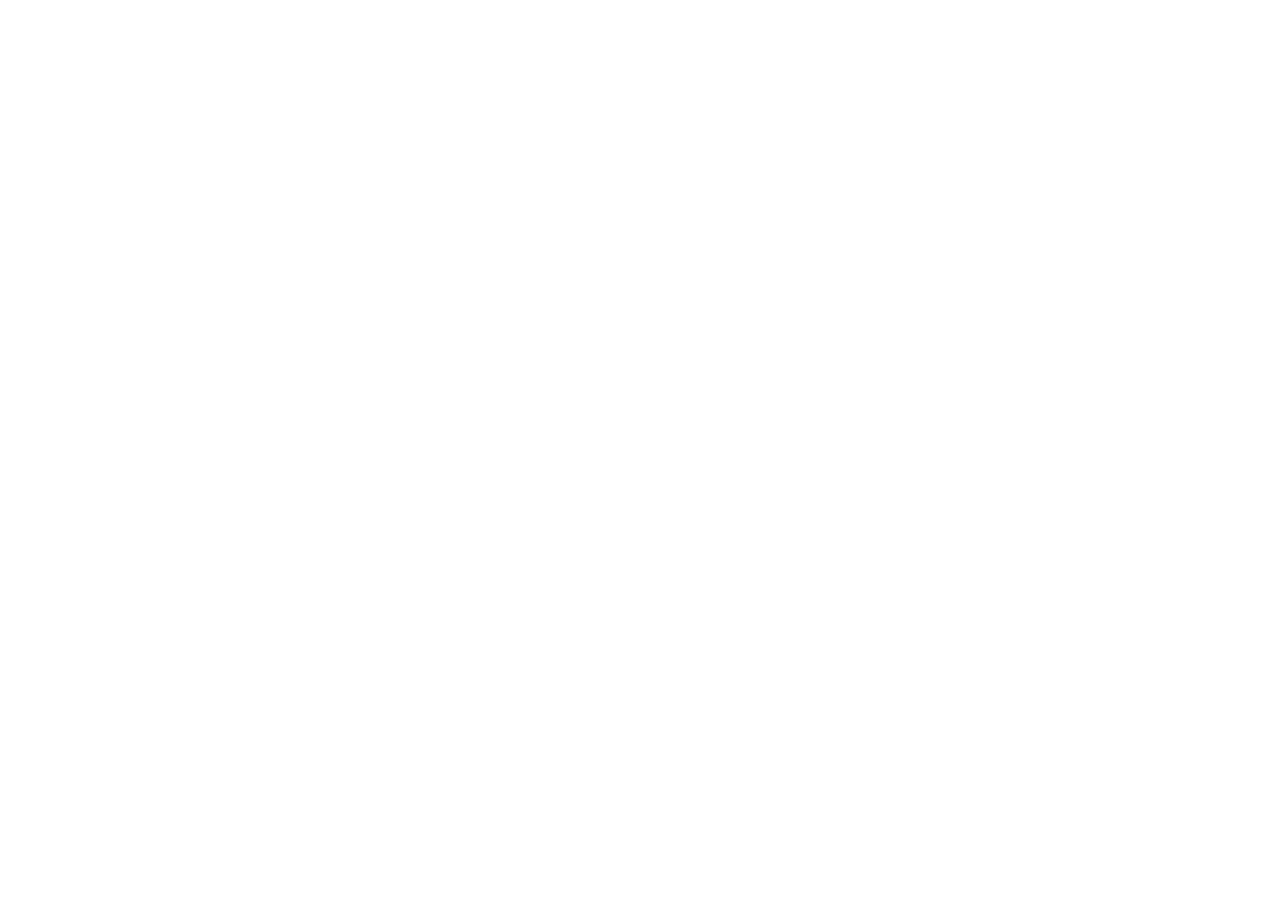
==== index.html @ d82fed50 "第二次提交" ====
<!DOCTYPE html>
<html lang="en">
<head>
    <meta charset="UTF-8">
    <meta name="viewport" content="width=device-width, initial-scale=1.0">
    <title>Document</title>
</head>
<body>
    
</body>
</html>
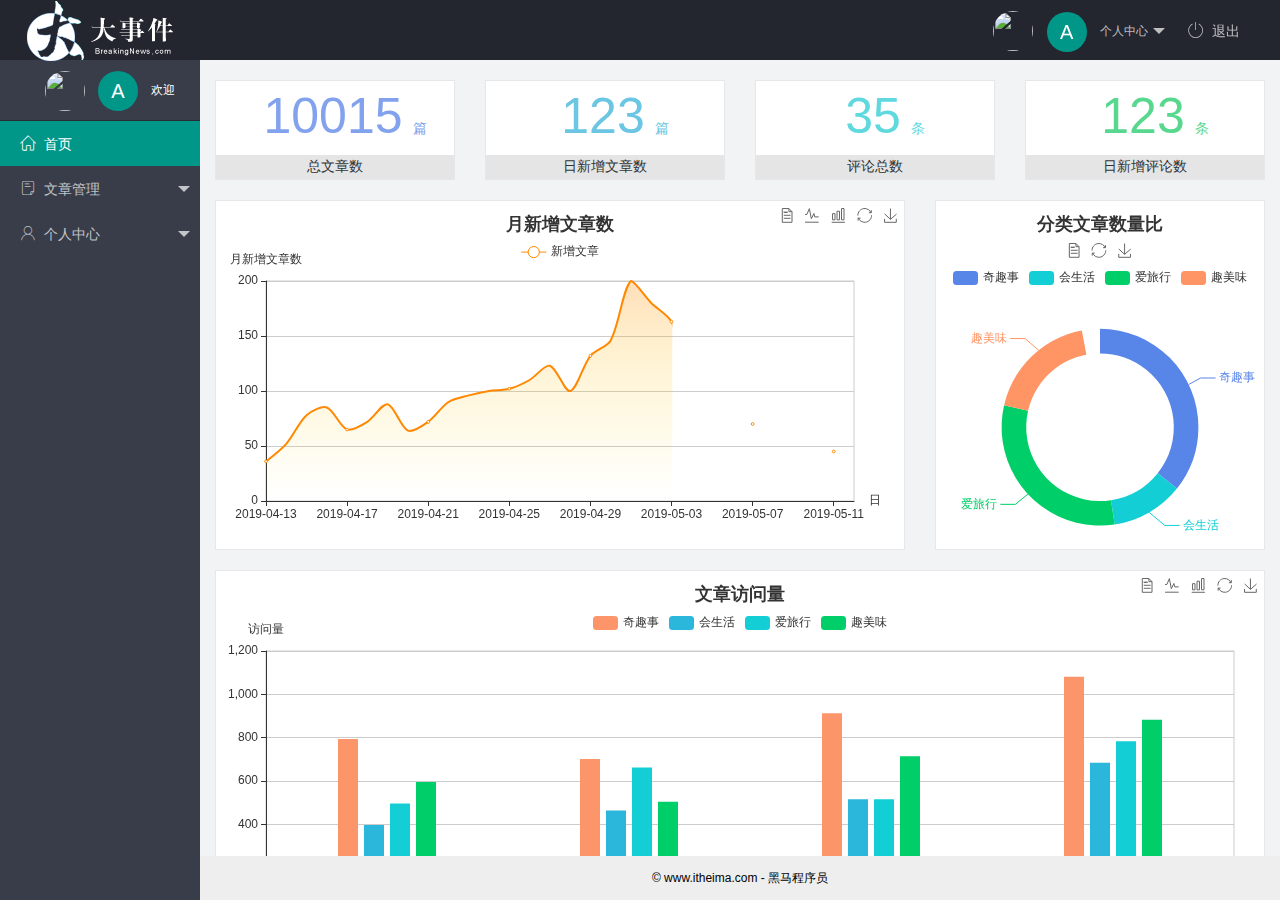
==== commit ce476908: "完成了主页功能的开发" ====
--- a/index.html
+++ b/index.html
@@ -3,9 +3,102 @@
 <head>
     <meta charset="UTF-8">
     <meta name="viewport" content="width=device-width, initial-scale=1.0">
-    <title>Document</title>
+    <title>大事件-后台首页</title>
+    <!-- 引入layui.css -->
+    <link rel="stylesheet" href="/assets/lib/layui/css/layui.css">
+    <!-- 引入第三方字体图标css -->
+    <link rel="stylesheet" href="/assets/fonts/iconfont.css">
+    <!-- 引入自己的index.css -->
+    <link rel="stylesheet" href="/assets/css/index.css">
 </head>
-<body>
-    
-</body>
+<body class="layui-layout-body">
+    <div class="layui-layout layui-layout-admin">
+      <div class="layui-header">
+        <div class="layui-logo">
+            <img src="/assets/images/logo.png" alt="">
+        </div>
+        <!-- 头部区域（可配合layui已有的水平导航） -->
+        <ul class="layui-nav layui-layout-right">
+            <li class="layui-nav-item">
+                <a href="javascript:;" class="userinfo">
+                  <img src="http://t.cn/RCzsdCq"    class="layui-nav-img">
+                  <span class="text-avatar">A</span>
+                  个人中心
+                </a>
+                <dl class="layui-nav-child">
+                  <dd><a href="">基本资料</a></dd>
+                  <dd><a href="">更换头像</a></dd>
+                  <dd><a href="">重置密码</a></dd>
+                </dl>
+            </li>
+            <li class="layui-nav-item">
+                <a href="javascript:;" id="btnLogout"><span class="iconfont icon-tuichu"></span>退出</a>
+            </li>
+        </ul>
+      </div>
+      
+      <div class="layui-side layui-bg-black">
+        <div class="layui-side-scroll">
+          <div class="userinfo">
+            <img src="http://t.cn/RCzsdCq"    class="layui-nav-img">
+            <span class="text-avatar">A</span>
+            <span id="welcome">欢迎</span>
+          </div>
+
+          <!-- 左侧导航区域（可配合layui已有的垂直导航） -->
+          <ul class="layui-nav layui-nav-tree"  lay-shrink="all">
+            <li class="layui-nav-item layui-this">
+                <a href="/home/dashboard.html" target="fm"><span class="iconfont icon-home"></span>首页</a>
+            </li>
+            <li class="layui-nav-item">
+              <a class="" href="javascript:;"><span class="iconfont icon-16"></span>文章管理</a>
+              <dl class="layui-nav-child">
+                <dd>
+                    <a href="javascript:;"><i class="layui-icon layui-icon-app"></i> 文章类别</a>
+                </dd>
+                <dd>
+                    <a href="javascript:;"><i class="layui-icon layui-icon-app"></i>文章列表</a>
+                </dd>
+                <dd>
+                    <a href="javascript:;"><i class="layui-icon layui-icon-app"></i>发表文章</a>
+                </dd>
+              </dl>
+            </li>
+            <li class="layui-nav-item">
+              <a href="javascript:;"><span class="iconfont icon-user"></span>个人中心</a>
+              <dl class="layui-nav-child">
+                <dd>
+                    <a href="javascript:;"><i class="layui-icon layui-icon-app"></i>基本资料</a>
+                </dd>
+                <dd>
+                    <a href="javascript:;"><i class="layui-icon layui-icon-app"></i>更换头像</a>
+                </dd>
+                <dd>
+                    <a href="javascript:;"><i class="layui-icon layui-icon-app"></i>重置密码</a>
+                </dd>
+              </dl>
+            </li>
+          </ul>
+        </div>
+      </div>
+      
+        <div class="layui-body">
+            <!-- 内容主体区域 -->
+            <!-- iframe标签 在指定区域打开页面 -->
+            <iframe name="fm" src="home/dashboard.html" frameborder="0"></iframe>      
+        </div>
+      
+      <div class="layui-footer">
+            <!-- 底部固定区域 -->
+            © www.itheima.com - 黑马程序员
+      </div>
+    </div>
+    <script src="/assets/lib/layui/layui.all.js"></script>
+    <!-- 引入jquery -->
+    <script src="/assets/lib/jquery.js"></script>
+    <!-- 引入baseAPI.js -->
+    <script src="/assets/js/baseAPI.js"></script>
+    <!-- 引入自己的index.js文件 -->
+    <script src="/assets/js/index.js"></script>
+    </body>
 </html>--- a/assets/lib/layui/css/layui.css
+++ b/assets/lib/layui/css/layui.css
@@ -0,0 +1,2 @@
+/** layui-v2.5.5 MIT License By https://www.layui.com */
+ .layui-inline,img{display:inline-block;vertical-align:middle}h1,h2,h3,h4,h5,h6{font-weight:400}.layui-edge,.layui-header,.layui-inline,.layui-main{position:relative}.layui-body,.layui-edge,.layui-elip{overflow:hidden}.layui-btn,.layui-edge,.layui-inline,img{vertical-align:middle}.layui-btn,.layui-disabled,.layui-icon,.layui-unselect{-moz-user-select:none;-webkit-user-select:none;-ms-user-select:none}.layui-elip,.layui-form-checkbox span,.layui-form-pane .layui-form-label{text-overflow:ellipsis;white-space:nowrap}.layui-breadcrumb,.layui-tree-btnGroup{visibility:hidden}blockquote,body,button,dd,div,dl,dt,form,h1,h2,h3,h4,h5,h6,input,li,ol,p,pre,td,textarea,th,ul{margin:0;padding:0;-webkit-tap-highlight-color:rgba(0,0,0,0)}a:active,a:hover{outline:0}img{border:none}li{list-style:none}table{border-collapse:collapse;border-spacing:0}h4,h5,h6{font-size:100%}button,input,optgroup,option,select,textarea{font-family:inherit;font-size:inherit;font-style:inherit;font-weight:inherit;outline:0}pre{white-space:pre-wrap;white-space:-moz-pre-wrap;white-space:-pre-wrap;white-space:-o-pre-wrap;word-wrap:break-word}body{line-height:24px;font:14px Helvetica Neue,Helvetica,PingFang SC,Tahoma,Arial,sans-serif}hr{height:1px;margin:10px 0;border:0;clear:both}a{color:#333;text-decoration:none}a:hover{color:#777}a cite{font-style:normal;*cursor:pointer}.layui-border-box,.layui-border-box *{box-sizing:border-box}.layui-box,.layui-box *{box-sizing:content-box}.layui-clear{clear:both;*zoom:1}.layui-clear:after{content:'\20';clear:both;*zoom:1;display:block;height:0}.layui-inline{*display:inline;*zoom:1}.layui-edge{display:inline-block;width:0;height:0;border-width:6px;border-style:dashed;border-color:transparent}.layui-edge-top{top:-4px;border-bottom-color:#999;border-bottom-style:solid}.layui-edge-right{border-left-color:#999;border-left-style:solid}.layui-edge-bottom{top:2px;border-top-color:#999;border-top-style:solid}.layui-edge-left{border-right-color:#999;border-right-style:solid}.layui-disabled,.layui-disabled:hover{color:#d2d2d2!important;cursor:not-allowed!important}.layui-circle{border-radius:100%}.layui-show{display:block!important}.layui-hide{display:none!important}@font-face{font-family:layui-icon;src:url(../font/iconfont.eot?v=250);src:url(../font/iconfont.eot?v=250#iefix) format('embedded-opentype'),url(../font/iconfont.woff2?v=250) format('woff2'),url(../font/iconfont.woff?v=250) format('woff'),url(../font/iconfont.ttf?v=250) format('truetype'),url(../font/iconfont.svg?v=250#layui-icon) format('svg')}.layui-icon{font-family:layui-icon!important;font-size:16px;font-style:normal;-webkit-font-smoothing:antialiased;-moz-osx-font-smoothing:grayscale}.layui-icon-reply-fill:before{content:"\e611"}.layui-icon-set-fill:before{content:"\e614"}.layui-icon-menu-fill:before{content:"\e60f"}.layui-icon-search:before{content:"\e615"}.layui-icon-share:before{content:"\e641"}.layui-icon-set-sm:before{content:"\e620"}.layui-icon-engine:before{content:"\e628"}.layui-icon-close:before{content:"\1006"}.layui-icon-close-fill:before{content:"\1007"}.layui-icon-chart-screen:before{content:"\e629"}.layui-icon-star:before{content:"\e600"}.layui-icon-circle-dot:before{content:"\e617"}.layui-icon-chat:before{content:"\e606"}.layui-icon-release:before{content:"\e609"}.layui-icon-list:before{content:"\e60a"}.layui-icon-chart:before{content:"\e62c"}.layui-icon-ok-circle:before{content:"\1005"}.layui-icon-layim-theme:before{content:"\e61b"}.layui-icon-table:before{content:"\e62d"}.layui-icon-right:before{content:"\e602"}.layui-icon-left:before{content:"\e603"}.layui-icon-cart-simple:before{content:"\e698"}.layui-icon-face-cry:before{content:"\e69c"}.layui-icon-face-smile:before{content:"\e6af"}.layui-icon-survey:before{content:"\e6b2"}.layui-icon-tree:before{content:"\e62e"}.layui-icon-upload-circle:before{content:"\e62f"}.layui-icon-add-circle:before{content:"\e61f"}.layui-icon-download-circle:before{content:"\e601"}.layui-icon-templeate-1:before{content:"\e630"}.layui-icon-util:before{content:"\e631"}.layui-icon-face-surprised:before{content:"\e664"}.layui-icon-edit:before{content:"\e642"}.layui-icon-speaker:before{content:"\e645"}.layui-icon-down:before{content:"\e61a"}.layui-icon-file:before{content:"\e621"}.layui-icon-layouts:before{content:"\e632"}.layui-icon-rate-half:before{content:"\e6c9"}.layui-icon-add-circle-fine:before{content:"\e608"}.layui-icon-prev-circle:before{content:"\e633"}.layui-icon-read:before{content:"\e705"}.layui-icon-404:before{content:"\e61c"}.layui-icon-carousel:before{content:"\e634"}.layui-icon-help:before{content:"\e607"}.layui-icon-code-circle:before{content:"\e635"}.layui-icon-water:before{content:"\e636"}.layui-icon-username:before{content:"\e66f"}.layui-icon-find-fill:before{content:"\e670"}.layui-icon-about:before{content:"\e60b"}.layui-icon-location:before{content:"\e715"}.layui-icon-up:before{content:"\e619"}.layui-icon-pause:before{content:"\e651"}.layui-icon-date:before{content:"\e637"}.layui-icon-layim-uploadfile:before{content:"\e61d"}.layui-icon-delete:before{content:"\e640"}.layui-icon-play:before{content:"\e652"}.layui-icon-top:before{content:"\e604"}.layui-icon-friends:before{content:"\e612"}.layui-icon-refresh-3:before{content:"\e9aa"}.layui-icon-ok:before{content:"\e605"}.layui-icon-layer:before{content:"\e638"}.layui-icon-face-smile-fine:before{content:"\e60c"}.layui-icon-dollar:before{content:"\e659"}.layui-icon-group:before{content:"\e613"}.layui-icon-layim-download:before{content:"\e61e"}.layui-icon-picture-fine:before{content:"\e60d"}.layui-icon-link:before{content:"\e64c"}.layui-icon-diamond:before{content:"\e735"}.layui-icon-log:before{content:"\e60e"}.layui-icon-rate-solid:before{content:"\e67a"}.layui-icon-fonts-del:before{content:"\e64f"}.layui-icon-unlink:before{content:"\e64d"}.layui-icon-fonts-clear:before{content:"\e639"}.layui-icon-triangle-r:before{content:"\e623"}.layui-icon-circle:before{content:"\e63f"}.layui-icon-radio:before{content:"\e643"}.layui-icon-align-center:before{content:"\e647"}.layui-icon-align-right:before{content:"\e648"}.layui-icon-align-left:before{content:"\e649"}.layui-icon-loading-1:before{content:"\e63e"}.layui-icon-return:before{content:"\e65c"}.layui-icon-fonts-strong:before{content:"\e62b"}.layui-icon-upload:before{content:"\e67c"}.layui-icon-dialogue:before{content:"\e63a"}.layui-icon-video:before{content:"\e6ed"}.layui-icon-headset:before{content:"\e6fc"}.layui-icon-cellphone-fine:before{content:"\e63b"}.layui-icon-add-1:before{content:"\e654"}.layui-icon-face-smile-b:before{content:"\e650"}.layui-icon-fonts-html:before{content:"\e64b"}.layui-icon-form:before{content:"\e63c"}.layui-icon-cart:before{content:"\e657"}.layui-icon-camera-fill:before{content:"\e65d"}.layui-icon-tabs:before{content:"\e62a"}.layui-icon-fonts-code:before{content:"\e64e"}.layui-icon-fire:before{content:"\e756"}.layui-icon-set:before{content:"\e716"}.layui-icon-fonts-u:before{content:"\e646"}.layui-icon-triangle-d:before{content:"\e625"}.layui-icon-tips:before{content:"\e702"}.layui-icon-picture:before{content:"\e64a"}.layui-icon-more-vertical:before{content:"\e671"}.layui-icon-flag:before{content:"\e66c"}.layui-icon-loading:before{content:"\e63d"}.layui-icon-fonts-i:before{content:"\e644"}.layui-icon-refresh-1:before{content:"\e666"}.layui-icon-rmb:before{content:"\e65e"}.layui-icon-home:before{content:"\e68e"}.layui-icon-user:before{content:"\e770"}.layui-icon-notice:before{content:"\e667"}.layui-icon-login-weibo:before{content:"\e675"}.layui-icon-voice:before{content:"\e688"}.layui-icon-upload-drag:before{content:"\e681"}.layui-icon-login-qq:before{content:"\e676"}.layui-icon-snowflake:before{content:"\e6b1"}.layui-icon-file-b:before{content:"\e655"}.layui-icon-template:before{content:"\e663"}.layui-icon-auz:before{content:"\e672"}.layui-icon-console:before{content:"\e665"}.layui-icon-app:before{content:"\e653"}.layui-icon-prev:before{content:"\e65a"}.layui-icon-website:before{content:"\e7ae"}.layui-icon-next:before{content:"\e65b"}.layui-icon-component:before{content:"\e857"}.layui-icon-more:before{content:"\e65f"}.layui-icon-login-wechat:before{content:"\e677"}.layui-icon-shrink-right:before{content:"\e668"}.layui-icon-spread-left:before{content:"\e66b"}.layui-icon-camera:before{content:"\e660"}.layui-icon-note:before{content:"\e66e"}.layui-icon-refresh:before{content:"\e669"}.layui-icon-female:before{content:"\e661"}.layui-icon-male:before{content:"\e662"}.layui-icon-password:before{content:"\e673"}.layui-icon-senior:before{content:"\e674"}.layui-icon-theme:before{content:"\e66a"}.layui-icon-tread:before{content:"\e6c5"}.layui-icon-praise:before{content:"\e6c6"}.layui-icon-star-fill:before{content:"\e658"}.layui-icon-rate:before{content:"\e67b"}.layui-icon-template-1:before{content:"\e656"}.layui-icon-vercode:before{content:"\e679"}.layui-icon-cellphone:before{content:"\e678"}.layui-icon-screen-full:before{content:"\e622"}.layui-icon-screen-restore:before{content:"\e758"}.layui-icon-cols:before{content:"\e610"}.layui-icon-export:before{content:"\e67d"}.layui-icon-print:before{content:"\e66d"}.layui-icon-slider:before{content:"\e714"}.layui-icon-addition:before{content:"\e624"}.layui-icon-subtraction:before{content:"\e67e"}.layui-icon-service:before{content:"\e626"}.layui-icon-transfer:before{content:"\e691"}.layui-main{width:1140px;margin:0 auto}.layui-header{z-index:1000;height:60px}.layui-header a:hover{transition:all .5s;-webkit-transition:all .5s}.layui-side{position:fixed;left:0;top:0;bottom:0;z-index:999;width:200px;overflow-x:hidden}.layui-side-scroll{position:relative;width:220px;height:100%;overflow-x:hidden}.layui-body{position:absolute;left:200px;right:0;top:0;bottom:0;z-index:998;width:auto;overflow-y:auto;box-sizing:border-box}.layui-layout-body{overflow:hidden}.layui-layout-admin .layui-header{background-color:#23262E}.layui-layout-admin .layui-side{top:60px;width:200px;overflow-x:hidden}.layui-layout-admin .layui-body{position:fixed;top:60px;bottom:44px}.layui-layout-admin .layui-main{width:auto;margin:0 15px}.layui-layout-admin .layui-footer{position:fixed;left:200px;right:0;bottom:0;height:44px;line-height:44px;padding:0 15px;background-color:#eee}.layui-layout-admin .layui-logo{position:absolute;left:0;top:0;width:200px;height:100%;line-height:60px;text-align:center;color:#009688;font-size:16px}.layui-layout-admin .layui-header .layui-nav{background:0 0}.layui-layout-left{position:absolute!important;left:200px;top:0}.layui-layout-right{position:absolute!important;right:0;top:0}.layui-container{position:relative;margin:0 auto;padding:0 15px;box-sizing:border-box}.layui-fluid{position:relative;margin:0 auto;padding:0 15px}.layui-row:after,.layui-row:before{content:'';display:block;clear:both}.layui-col-lg1,.layui-col-lg10,.layui-col-lg11,.layui-col-lg12,.layui-col-lg2,.layui-col-lg3,.layui-col-lg4,.layui-col-lg5,.layui-col-lg6,.layui-col-lg7,.layui-col-lg8,.layui-col-lg9,.layui-col-md1,.layui-col-md10,.layui-col-md11,.layui-col-md12,.layui-col-md2,.layui-col-md3,.layui-col-md4,.layui-col-md5,.layui-col-md6,.layui-col-md7,.layui-col-md8,.layui-col-md9,.layui-col-sm1,.layui-col-sm10,.layui-col-sm11,.layui-col-sm12,.layui-col-sm2,.layui-col-sm3,.layui-col-sm4,.layui-col-sm5,.layui-col-sm6,.layui-col-sm7,.layui-col-sm8,.layui-col-sm9,.layui-col-xs1,.layui-col-xs10,.layui-col-xs11,.layui-col-xs12,.layui-col-xs2,.layui-col-xs3,.layui-col-xs4,.layui-col-xs5,.layui-col-xs6,.layui-col-xs7,.layui-col-xs8,.layui-col-xs9{position:relative;display:block;box-sizing:border-box}.layui-col-xs1,.layui-col-xs10,.layui-col-xs11,.layui-col-xs12,.layui-col-xs2,.layui-col-xs3,.layui-col-xs4,.layui-col-xs5,.layui-col-xs6,.layui-col-xs7,.layui-col-xs8,.layui-col-xs9{float:left}.layui-col-xs1{width:8.33333333%}.layui-col-xs2{width:16.66666667%}.layui-col-xs3{width:25%}.layui-col-xs4{width:33.33333333%}.layui-col-xs5{width:41.66666667%}.layui-col-xs6{width:50%}.layui-col-xs7{width:58.33333333%}.layui-col-xs8{width:66.66666667%}.layui-col-xs9{width:75%}.layui-col-xs10{width:83.33333333%}.layui-col-xs11{width:91.66666667%}.layui-col-xs12{width:100%}.layui-col-xs-offset1{margin-left:8.33333333%}.layui-col-xs-offset2{margin-left:16.66666667%}.layui-col-xs-offset3{margin-left:25%}.layui-col-xs-offset4{margin-left:33.33333333%}.layui-col-xs-offset5{margin-left:41.66666667%}.layui-col-xs-offset6{margin-left:50%}.layui-col-xs-offset7{margin-left:58.33333333%}.layui-col-xs-offset8{margin-left:66.66666667%}.layui-col-xs-offset9{margin-left:75%}.layui-col-xs-offset10{margin-left:83.33333333%}.layui-col-xs-offset11{margin-left:91.66666667%}.layui-col-xs-offset12{margin-left:100%}@media screen and (max-width:768px){.layui-hide-xs{display:none!important}.layui-show-xs-block{display:block!important}.layui-show-xs-inline{display:inline!important}.layui-show-xs-inline-block{display:inline-block!important}}@media screen and (min-width:768px){.layui-container{width:750px}.layui-hide-sm{display:none!important}.layui-show-sm-block{display:block!important}.layui-show-sm-inline{display:inline!important}.layui-show-sm-inline-block{display:inline-block!important}.layui-col-sm1,.layui-col-sm10,.layui-col-sm11,.layui-col-sm12,.layui-col-sm2,.layui-col-sm3,.layui-col-sm4,.layui-col-sm5,.layui-col-sm6,.layui-col-sm7,.layui-col-sm8,.layui-col-sm9{float:left}.layui-col-sm1{width:8.33333333%}.layui-col-sm2{width:16.66666667%}.layui-col-sm3{width:25%}.layui-col-sm4{width:33.33333333%}.layui-col-sm5{width:41.66666667%}.layui-col-sm6{width:50%}.layui-col-sm7{width:58.33333333%}.layui-col-sm8{width:66.66666667%}.layui-col-sm9{width:75%}.layui-col-sm10{width:83.33333333%}.layui-col-sm11{width:91.66666667%}.layui-col-sm12{width:100%}.layui-col-sm-offset1{margin-left:8.33333333%}.layui-col-sm-offset2{margin-left:16.66666667%}.layui-col-sm-offset3{margin-left:25%}.layui-col-sm-offset4{margin-left:33.33333333%}.layui-col-sm-offset5{margin-left:41.66666667%}.layui-col-sm-offset6{margin-left:50%}.layui-col-sm-offset7{margin-left:58.33333333%}.layui-col-sm-offset8{margin-left:66.66666667%}.layui-col-sm-offset9{margin-left:75%}.layui-col-sm-offset10{margin-left:83.33333333%}.layui-col-sm-offset11{margin-left:91.66666667%}.layui-col-sm-offset12{margin-left:100%}}@media screen and (min-width:992px){.layui-container{width:970px}.layui-hide-md{display:none!important}.layui-show-md-block{display:block!important}.layui-show-md-inline{display:inline!important}.layui-show-md-inline-block{display:inline-block!important}.layui-col-md1,.layui-col-md10,.layui-col-md11,.layui-col-md12,.layui-col-md2,.layui-col-md3,.layui-col-md4,.layui-col-md5,.layui-col-md6,.layui-col-md7,.layui-col-md8,.layui-col-md9{float:left}.layui-col-md1{width:8.33333333%}.layui-col-md2{width:16.66666667%}.layui-col-md3{width:25%}.layui-col-md4{width:33.33333333%}.layui-col-md5{width:41.66666667%}.layui-col-md6{width:50%}.layui-col-md7{width:58.33333333%}.layui-col-md8{width:66.66666667%}.layui-col-md9{width:75%}.layui-col-md10{width:83.33333333%}.layui-col-md11{width:91.66666667%}.layui-col-md12{width:100%}.layui-col-md-offset1{margin-left:8.33333333%}.layui-col-md-offset2{margin-left:16.66666667%}.layui-col-md-offset3{margin-left:25%}.layui-col-md-offset4{margin-left:33.33333333%}.layui-col-md-offset5{margin-left:41.66666667%}.layui-col-md-offset6{margin-left:50%}.layui-col-md-offset7{margin-left:58.33333333%}.layui-col-md-offset8{margin-left:66.66666667%}.layui-col-md-offset9{margin-left:75%}.layui-col-md-offset10{margin-left:83.33333333%}.layui-col-md-offset11{margin-left:91.66666667%}.layui-col-md-offset12{margin-left:100%}}@media screen and (min-width:1200px){.layui-container{width:1170px}.layui-hide-lg{display:none!important}.layui-show-lg-block{display:block!important}.layui-show-lg-inline{display:inline!important}.layui-show-lg-inline-block{display:inline-block!important}.layui-col-lg1,.layui-col-lg10,.layui-col-lg11,.layui-col-lg12,.layui-col-lg2,.layui-col-lg3,.layui-col-lg4,.layui-col-lg5,.layui-col-lg6,.layui-col-lg7,.layui-col-lg8,.layui-col-lg9{float:left}.layui-col-lg1{width:8.33333333%}.layui-col-lg2{width:16.66666667%}.layui-col-lg3{width:25%}.layui-col-lg4{width:33.33333333%}.layui-col-lg5{width:41.66666667%}.layui-col-lg6{width:50%}.layui-col-lg7{width:58.33333333%}.layui-col-lg8{width:66.66666667%}.layui-col-lg9{width:75%}.layui-col-lg10{width:83.33333333%}.layui-col-lg11{width:91.66666667%}.layui-col-lg12{width:100%}.layui-col-lg-offset1{margin-left:8.33333333%}.layui-col-lg-offset2{margin-left:16.66666667%}.layui-col-lg-offset3{margin-left:25%}.layui-col-lg-offset4{margin-left:33.33333333%}.layui-col-lg-offset5{margin-left:41.66666667%}.layui-col-lg-offset6{margin-left:50%}.layui-col-lg-offset7{margin-left:58.33333333%}.layui-col-lg-offset8{margin-left:66.66666667%}.layui-col-lg-offset9{margin-left:75%}.layui-col-lg-offset10{margin-left:83.33333333%}.layui-col-lg-offset11{margin-left:91.66666667%}.layui-col-lg-offset12{margin-left:100%}}.layui-col-space1{margin:-.5px}.layui-col-space1>*{padding:.5px}.layui-col-space3{margin:-1.5px}.layui-col-space3>*{padding:1.5px}.layui-col-space5{margin:-2.5px}.layui-col-space5>*{padding:2.5px}.layui-col-space8{margin:-3.5px}.layui-col-space8>*{padding:3.5px}.layui-col-space10{margin:-5px}.layui-col-space10>*{padding:5px}.layui-col-space12{margin:-6px}.layui-col-space12>*{padding:6px}.layui-col-space15{margin:-7.5px}.layui-col-space15>*{padding:7.5px}.layui-col-space18{margin:-9px}.layui-col-space18>*{padding:9px}.layui-col-space20{margin:-10px}.layui-col-space20>*{padding:10px}.layui-col-space22{margin:-11px}.layui-col-space22>*{padding:11px}.layui-col-space25{margin:-12.5px}.layui-col-space25>*{padding:12.5px}.layui-col-space30{margin:-15px}.layui-col-space30>*{padding:15px}.layui-btn,.layui-input,.layui-select,.layui-textarea,.layui-upload-button{outline:0;-webkit-appearance:none;transition:all .3s;-webkit-transition:all .3s;box-sizing:border-box}.layui-elem-quote{margin-bottom:10px;padding:15px;line-height:22px;border-left:5px solid #009688;border-radius:0 2px 2px 0;background-color:#f2f2f2}.layui-quote-nm{border-style:solid;border-width:1px 1px 1px 5px;background:0 0}.layui-elem-field{margin-bottom:10px;padding:0;border-width:1px;border-style:solid}.layui-elem-field legend{margin-left:20px;padding:0 10px;font-size:20px;font-weight:300}.layui-field-title{margin:10px 0 20px;border-width:1px 0 0}.layui-field-box{padding:10px 15px}.layui-field-title .layui-field-box{padding:10px 0}.layui-progress{position:relative;height:6px;border-radius:20px;background-color:#e2e2e2}.layui-progress-bar{position:absolute;left:0;top:0;width:0;max-width:100%;height:6px;border-radius:20px;text-align:right;background-color:#5FB878;transition:all .3s;-webkit-transition:all .3s}.layui-progress-big,.layui-progress-big .layui-progress-bar{height:18px;line-height:18px}.layui-progress-text{position:relative;top:-20px;line-height:18px;font-size:12px;color:#666}.layui-progress-big .layui-progress-text{position:static;padding:0 10px;color:#fff}.layui-collapse{border-width:1px;border-style:solid;border-radius:2px}.layui-colla-content,.layui-colla-item{border-top-width:1px;border-top-style:solid}.layui-colla-item:first-child{border-top:none}.layui-colla-title{position:relative;height:42px;line-height:42px;padding:0 15px 0 35px;color:#333;background-color:#f2f2f2;cursor:pointer;font-size:14px;overflow:hidden}.layui-colla-content{display:none;padding:10px 15px;line-height:22px;color:#666}.layui-colla-icon{position:absolute;left:15px;top:0;font-size:14px}.layui-card{margin-bottom:15px;border-radius:2px;background-color:#fff;box-shadow:0 1px 2px 0 rgba(0,0,0,.05)}.layui-card:last-child{margin-bottom:0}.layui-card-header{position:relative;height:42px;line-height:42px;padding:0 15px;border-bottom:1px solid #f6f6f6;color:#333;border-radius:2px 2px 0 0;font-size:14px}.layui-bg-black,.layui-bg-blue,.layui-bg-cyan,.layui-bg-green,.layui-bg-orange,.layui-bg-red{color:#fff!important}.layui-card-body{position:relative;padding:10px 15px;line-height:24px}.layui-card-body[pad15]{padding:15px}.layui-card-body[pad20]{padding:20px}.layui-card-body .layui-table{margin:5px 0}.layui-card .layui-tab{margin:0}.layui-panel-window{position:relative;padding:15px;border-radius:0;border-top:5px solid #E6E6E6;background-color:#fff}.layui-auxiliar-moving{position:fixed;left:0;right:0;top:0;bottom:0;width:100%;height:100%;background:0 0;z-index:9999999999}.layui-form-label,.layui-form-mid,.layui-form-select,.layui-input-block,.layui-input-inline,.layui-textarea{position:relative}.layui-bg-red{background-color:#FF5722!important}.layui-bg-orange{background-color:#FFB800!important}.layui-bg-green{background-color:#009688!important}.layui-bg-cyan{background-color:#2F4056!important}.layui-bg-blue{background-color:#1E9FFF!important}.layui-bg-black{background-color:#393D49!important}.layui-bg-gray{background-color:#eee!important;color:#666!important}.layui-badge-rim,.layui-colla-content,.layui-colla-item,.layui-collapse,.layui-elem-field,.layui-form-pane .layui-form-item[pane],.layui-form-pane .layui-form-label,.layui-input,.layui-layedit,.layui-layedit-tool,.layui-quote-nm,.layui-select,.layui-tab-bar,.layui-tab-card,.layui-tab-title,.layui-tab-title .layui-this:after,.layui-textarea{border-color:#e6e6e6}.layui-timeline-item:before,hr{background-color:#e6e6e6}.layui-text{line-height:22px;font-size:14px;color:#666}.layui-text h1,.layui-text h2,.layui-text h3{font-weight:500;color:#333}.layui-text h1{font-size:30px}.layui-text h2{font-size:24px}.layui-text h3{font-size:18px}.layui-text a:not(.layui-btn){color:#01AAED}.layui-text a:not(.layui-btn):hover{text-decoration:underline}.layui-text ul{padding:5px 0 5px 15px}.layui-text ul li{margin-top:5px;list-style-type:disc}.layui-text em,.layui-word-aux{color:#999!important;padding:0 5px!important}.layui-btn{display:inline-block;height:38px;line-height:38px;padding:0 18px;background-color:#009688;color:#fff;white-space:nowrap;text-align:center;font-size:14px;border:none;border-radius:2px;cursor:pointer}.layui-btn:hover{opacity:.8;filter:alpha(opacity=80);color:#fff}.layui-btn:active{opacity:1;filter:alpha(opacity=100)}.layui-btn+.layui-btn{margin-left:10px}.layui-btn-container{font-size:0}.layui-btn-container .layui-btn{margin-right:10px;margin-bottom:10px}.layui-btn-container .layui-btn+.layui-btn{margin-left:0}.layui-table .layui-btn-container .layui-btn{margin-bottom:9px}.layui-btn-radius{border-radius:100px}.layui-btn .layui-icon{margin-right:3px;font-size:18px;vertical-align:bottom;vertical-align:middle\9}.layui-btn-primary{border:1px solid #C9C9C9;background-color:#fff;color:#555}.layui-btn-primary:hover{border-color:#009688;color:#333}.layui-btn-normal{background-color:#1E9FFF}.layui-btn-warm{background-color:#FFB800}.layui-btn-danger{background-color:#FF5722}.layui-btn-checked{background-color:#5FB878}.layui-btn-disabled,.layui-btn-disabled:active,.layui-btn-disabled:hover{border:1px solid #e6e6e6;background-color:#FBFBFB;color:#C9C9C9;cursor:not-allowed;opacity:1}.layui-btn-lg{height:44px;line-height:44px;padding:0 25px;font-size:16px}.layui-btn-sm{height:30px;line-height:30px;padding:0 10px;font-size:12px}.layui-btn-sm i{font-size:16px!important}.layui-btn-xs{height:22px;line-height:22px;padding:0 5px;font-size:12px}.layui-btn-xs i{font-size:14px!important}.layui-btn-group{display:inline-block;vertical-align:middle;font-size:0}.layui-btn-group .layui-btn{margin-left:0!important;margin-right:0!important;border-left:1px solid rgba(255,255,255,.5);border-radius:0}.layui-btn-group .layui-btn-primary{border-left:none}.layui-btn-group .layui-btn-primary:hover{border-color:#C9C9C9;color:#009688}.layui-btn-group .layui-btn:first-child{border-left:none;border-radius:2px 0 0 2px}.layui-btn-group .layui-btn-primary:first-child{border-left:1px solid #c9c9c9}.layui-btn-group .layui-btn:last-child{border-radius:0 2px 2px 0}.layui-btn-group .layui-btn+.layui-btn{margin-left:0}.layui-btn-group+.layui-btn-group{margin-left:10px}.layui-btn-fluid{width:100%}.layui-input,.layui-select,.layui-textarea{height:38px;line-height:1.3;line-height:38px\9;border-width:1px;border-style:solid;background-color:#fff;border-radius:2px}.layui-input::-webkit-input-placeholder,.layui-select::-webkit-input-placeholder,.layui-textarea::-webkit-input-placeholder{line-height:1.3}.layui-input,.layui-textarea{display:block;width:100%;padding-left:10px}.layui-input:hover,.layui-textarea:hover{border-color:#D2D2D2!important}.layui-input:focus,.layui-textarea:focus{border-color:#C9C9C9!important}.layui-textarea{min-height:100px;height:auto;line-height:20px;padding:6px 10px;resize:vertical}.layui-select{padding:0 10px}.layui-form input[type=checkbox],.layui-form input[type=radio],.layui-form select{display:none}.layui-form [lay-ignore]{display:initial}.layui-form-item{margin-bottom:15px;clear:both;*zoom:1}.layui-form-item:after{content:'\20';clear:both;*zoom:1;display:block;height:0}.layui-form-label{float:left;display:block;padding:9px 15px;width:80px;font-weight:400;line-height:20px;text-align:right}.layui-form-label-col{display:block;float:none;padding:9px 0;line-height:20px;text-align:left}.layui-form-item .layui-inline{margin-bottom:5px;margin-right:10px}.layui-input-block{margin-left:110px;min-height:36px}.layui-input-inline{display:inline-block;vertical-align:middle}.layui-form-item .layui-input-inline{float:left;width:190px;margin-right:10px}.layui-form-text .layui-input-inline{width:auto}.layui-form-mid{float:left;display:block;padding:9px 0!important;line-height:20px;margin-right:10px}.layui-form-danger+.layui-form-select .layui-input,.layui-form-danger:focus{border-color:#FF5722!important}.layui-form-select .layui-input{padding-right:30px;cursor:pointer}.layui-form-select .layui-edge{position:absolute;right:10px;top:50%;margin-top:-3px;cursor:pointer;border-width:6px;border-top-color:#c2c2c2;border-top-style:solid;transition:all .3s;-webkit-transition:all .3s}.layui-form-select dl{display:none;position:absolute;left:0;top:42px;padding:5px 0;z-index:899;min-width:100%;border:1px solid #d2d2d2;max-height:300px;overflow-y:auto;background-color:#fff;border-radius:2px;box-shadow:0 2px 4px rgba(0,0,0,.12);box-sizing:border-box}.layui-form-select dl dd,.layui-form-select dl dt{padding:0 10px;line-height:36px;white-space:nowrap;overflow:hidden;text-overflow:ellipsis}.layui-form-select dl dt{font-size:12px;color:#999}.layui-form-select dl dd{cursor:pointer}.layui-form-select dl dd:hover{background-color:#f2f2f2;-webkit-transition:.5s all;transition:.5s all}.layui-form-select .layui-select-group dd{padding-left:20px}.layui-form-select dl dd.layui-select-tips{padding-left:10px!important;color:#999}.layui-form-select dl dd.layui-this{background-color:#5FB878;color:#fff}.layui-form-checkbox,.layui-form-select dl dd.layui-disabled{background-color:#fff}.layui-form-selected dl{display:block}.layui-form-checkbox,.layui-form-checkbox *,.layui-form-switch{display:inline-block;vertical-align:middle}.layui-form-selected .layui-edge{margin-top:-9px;-webkit-transform:rotate(180deg);transform:rotate(180deg);margin-top:-3px\9}:root .layui-form-selected .layui-edge{margin-top:-9px\0/IE9}.layui-form-selectup dl{top:auto;bottom:42px}.layui-select-none{margin:5px 0;text-align:center;color:#999}.layui-select-disabled .layui-disabled{border-color:#eee!important}.layui-select-disabled .layui-edge{border-top-color:#d2d2d2}.layui-form-checkbox{position:relative;height:30px;line-height:30px;margin-right:10px;padding-right:30px;cursor:pointer;font-size:0;-webkit-transition:.1s linear;transition:.1s linear;box-sizing:border-box}.layui-form-checkbox span{padding:0 10px;height:100%;font-size:14px;border-radius:2px 0 0 2px;background-color:#d2d2d2;color:#fff;overflow:hidden}.layui-form-checkbox:hover span{background-color:#c2c2c2}.layui-form-checkbox i{position:absolute;right:0;top:0;width:30px;height:28px;border:1px solid #d2d2d2;border-left:none;border-radius:0 2px 2px 0;color:#fff;font-size:20px;text-align:center}.layui-form-checkbox:hover i{border-color:#c2c2c2;color:#c2c2c2}.layui-form-checked,.layui-form-checked:hover{border-color:#5FB878}.layui-form-checked span,.layui-form-checked:hover span{background-color:#5FB878}.layui-form-checked i,.layui-form-checked:hover i{color:#5FB878}.layui-form-item .layui-form-checkbox{margin-top:4px}.layui-form-checkbox[lay-skin=primary]{height:auto!important;line-height:normal!important;min-width:18px;min-height:18px;border:none!important;margin-right:0;padding-left:28px;padding-right:0;background:0 0}.layui-form-checkbox[lay-skin=primary] span{padding-left:0;padding-right:15px;line-height:18px;background:0 0;color:#666}.layui-form-checkbox[lay-skin=primary] i{right:auto;left:0;width:16px;height:16px;line-height:16px;border:1px solid #d2d2d2;font-size:12px;border-radius:2px;background-color:#fff;-webkit-transition:.1s linear;transition:.1s linear}.layui-form-checkbox[lay-skin=primary]:hover i{border-color:#5FB878;color:#fff}.layui-form-checked[lay-skin=primary] i{border-color:#5FB878!important;background-color:#5FB878;color:#fff}.layui-checkbox-disbaled[lay-skin=primary] span{background:0 0!important;color:#c2c2c2}.layui-checkbox-disbaled[lay-skin=primary]:hover i{border-color:#d2d2d2}.layui-form-item .layui-form-checkbox[lay-skin=primary]{margin-top:10px}.layui-form-switch{position:relative;height:22px;line-height:22px;min-width:35px;padding:0 5px;margin-top:8px;border:1px solid #d2d2d2;border-radius:20px;cursor:pointer;background-color:#fff;-webkit-transition:.1s linear;transition:.1s linear}.layui-form-switch i{position:absolute;left:5px;top:3px;width:16px;height:16px;border-radius:20px;background-color:#d2d2d2;-webkit-transition:.1s linear;transition:.1s linear}.layui-form-switch em{position:relative;top:0;width:25px;margin-left:21px;padding:0!important;text-align:center!important;color:#999!important;font-style:normal!important;font-size:12px}.layui-form-onswitch{border-color:#5FB878;background-color:#5FB878}.layui-checkbox-disbaled,.layui-checkbox-disbaled i{border-color:#e2e2e2!important}.layui-form-onswitch i{left:100%;margin-left:-21px;background-color:#fff}.layui-form-onswitch em{margin-left:5px;margin-right:21px;color:#fff!important}.layui-checkbox-disbaled span{background-color:#e2e2e2!important}.layui-checkbox-disbaled:hover i{color:#fff!important}[lay-radio]{display:none}.layui-form-radio,.layui-form-radio *{display:inline-block;vertical-align:middle}.layui-form-radio{line-height:28px;margin:6px 10px 0 0;padding-right:10px;cursor:pointer;font-size:0}.layui-form-radio *{font-size:14px}.layui-form-radio>i{margin-right:8px;font-size:22px;color:#c2c2c2}.layui-form-radio>i:hover,.layui-form-radioed>i{color:#5FB878}.layui-radio-disbaled>i{color:#e2e2e2!important}.layui-form-pane .layui-form-label{width:110px;padding:8px 15px;height:38px;line-height:20px;border-width:1px;border-style:solid;border-radius:2px 0 0 2px;text-align:center;background-color:#FBFBFB;overflow:hidden;box-sizing:border-box}.layui-form-pane .layui-input-inline{margin-left:-1px}.layui-form-pane .layui-input-block{margin-left:110px;left:-1px}.layui-form-pane .layui-input{border-radius:0 2px 2px 0}.layui-form-pane .layui-form-text .layui-form-label{float:none;width:100%;border-radius:2px;box-sizing:border-box;text-align:left}.layui-form-pane .layui-form-text .layui-input-inline{display:block;margin:0;top:-1px;clear:both}.layui-form-pane .layui-form-text .layui-input-block{margin:0;left:0;top:-1px}.layui-form-pane .layui-form-text .layui-textarea{min-height:100px;border-radius:0 0 2px 2px}.layui-form-pane .layui-form-checkbox{margin:4px 0 4px 10px}.layui-form-pane .layui-form-radio,.layui-form-pane .layui-form-switch{margin-top:6px;margin-left:10px}.layui-form-pane .layui-form-item[pane]{position:relative;border-width:1px;border-style:solid}.layui-form-pane .layui-form-item[pane] .layui-form-label{position:absolute;left:0;top:0;height:100%;border-width:0 1px 0 0}.layui-form-pane .layui-form-item[pane] .layui-input-inline{margin-left:110px}@media screen and (max-width:450px){.layui-form-item .layui-form-label{text-overflow:ellipsis;overflow:hidden;white-space:nowrap}.layui-form-item .layui-inline{display:block;margin-right:0;margin-bottom:20px;clear:both}.layui-form-item .layui-inline:after{content:'\20';clear:both;display:block;height:0}.layui-form-item .layui-input-inline{display:block;float:none;left:-3px;width:auto;margin:0 0 10px 112px}.layui-form-item .layui-input-inline+.layui-form-mid{margin-left:110px;top:-5px;padding:0}.layui-form-item .layui-form-checkbox{margin-right:5px;margin-bottom:5px}}.layui-layedit{border-width:1px;border-style:solid;border-radius:2px}.layui-layedit-tool{padding:3px 5px;border-bottom-width:1px;border-bottom-style:solid;font-size:0}.layedit-tool-fixed{position:fixed;top:0;border-top:1px solid #e2e2e2}.layui-layedit-tool .layedit-tool-mid,.layui-layedit-tool .layui-icon{display:inline-block;vertical-align:middle;text-align:center;font-size:14px}.layui-layedit-tool .layui-icon{position:relative;width:32px;height:30px;line-height:30px;margin:3px 5px;color:#777;cursor:pointer;border-radius:2px}.layui-layedit-tool .layui-icon:hover{color:#393D49}.layui-layedit-tool .layui-icon:active{color:#000}.layui-layedit-tool .layedit-tool-active{background-color:#e2e2e2;color:#000}.layui-layedit-tool .layui-disabled,.layui-layedit-tool .layui-disabled:hover{color:#d2d2d2;cursor:not-allowed}.layui-layedit-tool .layedit-tool-mid{width:1px;height:18px;margin:0 10px;background-color:#d2d2d2}.layedit-tool-html{width:50px!important;font-size:30px!important}.layedit-tool-b,.layedit-tool-code,.layedit-tool-help{font-size:16px!important}.layedit-tool-d,.layedit-tool-face,.layedit-tool-image,.layedit-tool-unlink{font-size:18px!important}.layedit-tool-image input{position:absolute;font-size:0;left:0;top:0;width:100%;height:100%;opacity:.01;filter:Alpha(opacity=1);cursor:pointer}.layui-layedit-iframe iframe{display:block;width:100%}#LAY_layedit_code{overflow:hidden}.layui-laypage{display:inline-block;*display:inline;*zoom:1;vertical-align:middle;margin:10px 0;font-size:0}.layui-laypage>a:first-child,.layui-laypage>a:first-child em{border-radius:2px 0 0 2px}.layui-laypage>a:last-child,.layui-laypage>a:last-child em{border-radius:0 2px 2px 0}.layui-laypage>:first-child{margin-left:0!important}.layui-laypage>:last-child{margin-right:0!important}.layui-laypage a,.layui-laypage button,.layui-laypage input,.layui-laypage select,.layui-laypage span{border:1px solid #e2e2e2}.layui-laypage a,.layui-laypage span{display:inline-block;*display:inline;*zoom:1;vertical-align:middle;padding:0 15px;height:28px;line-height:28px;margin:0 -1px 5px 0;background-color:#fff;color:#333;font-size:12px}.layui-flow-more a *,.layui-laypage input,.layui-table-view select[lay-ignore]{display:inline-block}.layui-laypage a:hover{color:#009688}.layui-laypage em{font-style:normal}.layui-laypage .layui-laypage-spr{color:#999;font-weight:700}.layui-laypage a{text-decoration:none}.layui-laypage .layui-laypage-curr{position:relative}.layui-laypage .layui-laypage-curr em{position:relative;color:#fff}.layui-laypage .layui-laypage-curr .layui-laypage-em{position:absolute;left:-1px;top:-1px;padding:1px;width:100%;height:100%;background-color:#009688}.layui-laypage-em{border-radius:2px}.layui-laypage-next em,.layui-laypage-prev em{font-family:Sim sun;font-size:16px}.layui-laypage .layui-laypage-count,.layui-laypage .layui-laypage-limits,.layui-laypage .layui-laypage-refresh,.layui-laypage .layui-laypage-skip{margin-left:10px;margin-right:10px;padding:0;border:none}.layui-laypage .layui-laypage-limits,.layui-laypage .layui-laypage-refresh{vertical-align:top}.layui-laypage .layui-laypage-refresh i{font-size:18px;cursor:pointer}.layui-laypage select{height:22px;padding:3px;border-radius:2px;cursor:pointer}.layui-laypage .layui-laypage-skip{height:30px;line-height:30px;color:#999}.layui-laypage button,.layui-laypage input{height:30px;line-height:30px;border-radius:2px;vertical-align:top;background-color:#fff;box-sizing:border-box}.layui-laypage input{width:40px;margin:0 10px;padding:0 3px;text-align:center}.layui-laypage input:focus,.layui-laypage select:focus{border-color:#009688!important}.layui-laypage button{margin-left:10px;padding:0 10px;cursor:pointer}.layui-table,.layui-table-view{margin:10px 0}.layui-flow-more{margin:10px 0;text-align:center;color:#999;font-size:14px}.layui-flow-more a{height:32px;line-height:32px}.layui-flow-more a *{vertical-align:top}.layui-flow-more a cite{padding:0 20px;border-radius:3px;background-color:#eee;color:#333;font-style:normal}.layui-flow-more a cite:hover{opacity:.8}.layui-flow-more a i{font-size:30px;color:#737383}.layui-table{width:100%;background-color:#fff;color:#666}.layui-table tr{transition:all .3s;-webkit-transition:all .3s}.layui-table th{text-align:left;font-weight:400}.layui-table tbody tr:hover,.layui-table thead tr,.layui-table-click,.layui-table-header,.layui-table-hover,.layui-table-mend,.layui-table-patch,.layui-table-tool,.layui-table-total,.layui-table-total tr,.layui-table[lay-even] tr:nth-child(even){background-color:#f2f2f2}.layui-table td,.layui-table th,.layui-table-col-set,.layui-table-fixed-r,.layui-table-grid-down,.layui-table-header,.layui-table-page,.layui-table-tips-main,.layui-table-tool,.layui-table-total,.layui-table-view,.layui-table[lay-skin=line],.layui-table[lay-skin=row]{border-width:1px;border-style:solid;border-color:#e6e6e6}.layui-table td,.layui-table th{position:relative;padding:9px 15px;min-height:20px;line-height:20px;font-size:14px}.layui-table[lay-skin=line] td,.layui-table[lay-skin=line] th{border-width:0 0 1px}.layui-table[lay-skin=row] td,.layui-table[lay-skin=row] th{border-width:0 1px 0 0}.layui-table[lay-skin=nob] td,.layui-table[lay-skin=nob] th{border:none}.layui-table img{max-width:100px}.layui-table[lay-size=lg] td,.layui-table[lay-size=lg] th{padding:15px 30px}.layui-table-view .layui-table[lay-size=lg] .layui-table-cell{height:40px;line-height:40px}.layui-table[lay-size=sm] td,.layui-table[lay-size=sm] th{font-size:12px;padding:5px 10px}.layui-table-view .layui-table[lay-size=sm] .layui-table-cell{height:20px;line-height:20px}.layui-table[lay-data]{display:none}.layui-table-box{position:relative;overflow:hidden}.layui-table-view .layui-table{position:relative;width:auto;margin:0}.layui-table-view .layui-table[lay-skin=line]{border-width:0 1px 0 0}.layui-table-view .layui-table[lay-skin=row]{border-width:0 0 1px}.layui-table-view .layui-table td,.layui-table-view .layui-table th{padding:5px 0;border-top:none;border-left:none}.layui-table-view .layui-table th.layui-unselect .layui-table-cell span{cursor:pointer}.layui-table-view .layui-table td{cursor:default}.layui-table-view .layui-table td[data-edit=text]{cursor:text}.layui-table-view .layui-form-checkbox[lay-skin=primary] i{width:18px;height:18px}.layui-table-view .layui-form-radio{line-height:0;padding:0}.layui-table-view .layui-form-radio>i{margin:0;font-size:20px}.layui-table-init{position:absolute;left:0;top:0;width:100%;height:100%;text-align:center;z-index:110}.layui-table-init .layui-icon{position:absolute;left:50%;top:50%;margin:-15px 0 0 -15px;font-size:30px;color:#c2c2c2}.layui-table-header{border-width:0 0 1px;overflow:hidden}.layui-table-header .layui-table{margin-bottom:-1px}.layui-table-tool .layui-inline[lay-event]{position:relative;width:26px;height:26px;padding:5px;line-height:16px;margin-right:10px;text-align:center;color:#333;border:1px solid #ccc;cursor:pointer;-webkit-transition:.5s all;transition:.5s all}.layui-table-tool .layui-inline[lay-event]:hover{border:1px solid #999}.layui-table-tool-temp{padding-right:120px}.layui-table-tool-self{position:absolute;right:17px;top:10px}.layui-table-tool .layui-table-tool-self .layui-inline[lay-event]{margin:0 0 0 10px}.layui-table-tool-panel{position:absolute;top:29px;left:-1px;padding:5px 0;min-width:150px;min-height:40px;border:1px solid #d2d2d2;text-align:left;overflow-y:auto;background-color:#fff;box-shadow:0 2px 4px rgba(0,0,0,.12)}.layui-table-cell,.layui-table-tool-panel li{overflow:hidden;text-overflow:ellipsis;white-space:nowrap}.layui-table-tool-panel li{padding:0 10px;line-height:30px;-webkit-transition:.5s all;transition:.5s all}.layui-table-tool-panel li .layui-form-checkbox[lay-skin=primary]{width:100%;padding-left:28px}.layui-table-tool-panel li:hover{background-color:#f2f2f2}.layui-table-tool-panel li .layui-form-checkbox[lay-skin=primary] i{position:absolute;left:0;top:0}.layui-table-tool-panel li .layui-form-checkbox[lay-skin=primary] span{padding:0}.layui-table-tool .layui-table-tool-self .layui-table-tool-panel{left:auto;right:-1px}.layui-table-col-set{position:absolute;right:0;top:0;width:20px;height:100%;border-width:0 0 0 1px;background-color:#fff}.layui-table-sort{width:10px;height:20px;margin-left:5px;cursor:pointer!important}.layui-table-sort .layui-edge{position:absolute;left:5px;border-width:5px}.layui-table-sort .layui-table-sort-asc{top:3px;border-top:none;border-bottom-style:solid;border-bottom-color:#b2b2b2}.layui-table-sort .layui-table-sort-asc:hover{border-bottom-color:#666}.layui-table-sort .layui-table-sort-desc{bottom:5px;border-bottom:none;border-top-style:solid;border-top-color:#b2b2b2}.layui-table-sort .layui-table-sort-desc:hover{border-top-color:#666}.layui-table-sort[lay-sort=asc] .layui-table-sort-asc{border-bottom-color:#000}.layui-table-sort[lay-sort=desc] .layui-table-sort-desc{border-top-color:#000}.layui-table-cell{height:28px;line-height:28px;padding:0 15px;position:relative;box-sizing:border-box}.layui-table-cell .layui-form-checkbox[lay-skin=primary]{top:-1px;padding:0}.layui-table-cell .layui-table-link{color:#01AAED}.laytable-cell-checkbox,.laytable-cell-numbers,.laytable-cell-radio,.laytable-cell-space{padding:0;text-align:center}.layui-table-body{position:relative;overflow:auto;margin-right:-1px;margin-bottom:-1px}.layui-table-body .layui-none{line-height:26px;padding:15px;text-align:center;color:#999}.layui-table-fixed{position:absolute;left:0;top:0;z-index:101}.layui-table-fixed .layui-table-body{overflow:hidden}.layui-table-fixed-l{box-shadow:0 -1px 8px rgba(0,0,0,.08)}.layui-table-fixed-r{left:auto;right:-1px;border-width:0 0 0 1px;box-shadow:-1px 0 8px rgba(0,0,0,.08)}.layui-table-fixed-r .layui-table-header{position:relative;overflow:visible}.layui-table-mend{position:absolute;right:-49px;top:0;height:100%;width:50px}.layui-table-tool{position:relative;z-index:890;width:100%;min-height:50px;line-height:30px;padding:10px 15px;border-width:0 0 1px}.layui-table-tool .layui-btn-container{margin-bottom:-10px}.layui-table-page,.layui-table-total{border-width:1px 0 0;margin-bottom:-1px;overflow:hidden}.layui-table-page{position:relative;width:100%;padding:7px 7px 0;height:41px;font-size:12px;white-space:nowrap}.layui-table-page>div{height:26px}.layui-table-page .layui-laypage{margin:0}.layui-table-page .layui-laypage a,.layui-table-page .layui-laypage span{height:26px;line-height:26px;margin-bottom:10px;border:none;background:0 0}.layui-table-page .layui-laypage a,.layui-table-page .layui-laypage span.layui-laypage-curr{padding:0 12px}.layui-table-page .layui-laypage span{margin-left:0;padding:0}.layui-table-page .layui-laypage .layui-laypage-prev{margin-left:-7px!important}.layui-table-page .layui-laypage .layui-laypage-curr .layui-laypage-em{left:0;top:0;padding:0}.layui-table-page .layui-laypage button,.layui-table-page .layui-laypage input{height:26px;line-height:26px}.layui-table-page .layui-laypage input{width:40px}.layui-table-page .layui-laypage button{padding:0 10px}.layui-table-page select{height:18px}.layui-table-patch .layui-table-cell{padding:0;width:30px}.layui-table-edit{position:absolute;left:0;top:0;width:100%;height:100%;padding:0 14px 1px;border-radius:0;box-shadow:1px 1px 20px rgba(0,0,0,.15)}.layui-table-edit:focus{border-color:#5FB878!important}select.layui-table-edit{padding:0 0 0 10px;border-color:#C9C9C9}.layui-table-view .layui-form-checkbox,.layui-table-view .layui-form-radio,.layui-table-view .layui-form-switch{top:0;margin:0;box-sizing:content-box}.layui-table-view .layui-form-checkbox{top:-1px;height:26px;line-height:26px}.layui-table-view .layui-form-checkbox i{height:26px}.layui-table-grid .layui-table-cell{overflow:visible}.layui-table-grid-down{position:absolute;top:0;right:0;width:26px;height:100%;padding:5px 0;border-width:0 0 0 1px;text-align:center;background-color:#fff;color:#999;cursor:pointer}.layui-table-grid-down .layui-icon{position:absolute;top:50%;left:50%;margin:-8px 0 0 -8px}.layui-table-grid-down:hover{background-color:#fbfbfb}body .layui-table-tips .layui-layer-content{background:0 0;padding:0;box-shadow:0 1px 6px rgba(0,0,0,.12)}.layui-table-tips-main{margin:-44px 0 0 -1px;max-height:150px;padding:8px 15px;font-size:14px;overflow-y:scroll;background-color:#fff;color:#666}.layui-table-tips-c{position:absolute;right:-3px;top:-13px;width:20px;height:20px;padding:3px;cursor:pointer;background-color:#666;border-radius:50%;color:#fff}.layui-table-tips-c:hover{background-color:#777}.layui-table-tips-c:before{position:relative;right:-2px}.layui-upload-file{display:none!important;opacity:.01;filter:Alpha(opacity=1)}.layui-upload-drag,.layui-upload-form,.layui-upload-wrap{display:inline-block}.layui-upload-list{margin:10px 0}.layui-upload-choose{padding:0 10px;color:#999}.layui-upload-drag{position:relative;padding:30px;border:1px dashed #e2e2e2;background-color:#fff;text-align:center;cursor:pointer;color:#999}.layui-upload-drag .layui-icon{font-size:50px;color:#009688}.layui-upload-drag[lay-over]{border-color:#009688}.layui-upload-iframe{position:absolute;width:0;height:0;border:0;visibility:hidden}.layui-upload-wrap{position:relative;vertical-align:middle}.layui-upload-wrap .layui-upload-file{display:block!important;position:absolute;left:0;top:0;z-index:10;font-size:100px;width:100%;height:100%;opacity:.01;filter:Alpha(opacity=1);cursor:pointer}.layui-transfer-active,.layui-transfer-box{display:inline-block;vertical-align:middle}.layui-transfer-box,.layui-transfer-header,.layui-transfer-search{border-width:0;border-style:solid;border-color:#e6e6e6}.layui-transfer-box{position:relative;border-width:1px;width:200px;height:360px;border-radius:2px;background-color:#fff}.layui-transfer-box .layui-form-checkbox{width:100%;margin:0!important}.layui-transfer-header{height:38px;line-height:38px;padding:0 10px;border-bottom-width:1px}.layui-transfer-search{position:relative;padding:10px;border-bottom-width:1px}.layui-transfer-search .layui-input{height:32px;padding-left:30px;font-size:12px}.layui-transfer-search .layui-icon-search{position:absolute;left:20px;top:50%;margin-top:-8px;color:#666}.layui-transfer-active{margin:0 15px}.layui-transfer-active .layui-btn{display:block;margin:0;padding:0 15px;background-color:#5FB878;border-color:#5FB878;color:#fff}.layui-transfer-active .layui-btn-disabled{background-color:#FBFBFB;border-color:#e6e6e6;color:#C9C9C9}.layui-transfer-active .layui-btn:first-child{margin-bottom:15px}.layui-transfer-active .layui-btn .layui-icon{margin:0;font-size:14px!important}.layui-transfer-data{padding:5px 0;overflow:auto}.layui-transfer-data li{height:32px;line-height:32px;padding:0 10px}.layui-transfer-data li:hover{background-color:#f2f2f2;transition:.5s all}.layui-transfer-data .layui-none{padding:15px 10px;text-align:center;color:#999}.layui-nav{position:relative;padding:0 20px;background-color:#393D49;color:#fff;border-radius:2px;font-size:0;box-sizing:border-box}.layui-nav *{font-size:14px}.layui-nav .layui-nav-item{position:relative;display:inline-block;*display:inline;*zoom:1;vertical-align:middle;line-height:60px}.layui-nav .layui-nav-item a{display:block;padding:0 20px;color:#fff;color:rgba(255,255,255,.7);transition:all .3s;-webkit-transition:all .3s}.layui-nav .layui-this:after,.layui-nav-bar,.layui-nav-tree .layui-nav-itemed:after{position:absolute;left:0;top:0;width:0;height:5px;background-color:#5FB878;transition:all .2s;-webkit-transition:all .2s}.layui-nav-bar{z-index:1000}.layui-nav .layui-nav-item a:hover,.layui-nav .layui-this a{color:#fff}.layui-nav .layui-this:after{content:'';top:auto;bottom:0;width:100%}.layui-nav-img{width:30px;height:30px;margin-right:10px;border-radius:50%}.layui-nav .layui-nav-more{content:'';width:0;height:0;border-style:solid dashed dashed;border-color:#fff transparent transparent;overflow:hidden;cursor:pointer;transition:all .2s;-webkit-transition:all .2s;position:absolute;top:50%;right:3px;margin-top:-3px;border-width:6px;border-top-color:rgba(255,255,255,.7)}.layui-nav .layui-nav-mored,.layui-nav-itemed>a .layui-nav-more{margin-top:-9px;border-style:dashed dashed solid;border-color:transparent transparent #fff}.layui-nav-child{display:none;position:absolute;left:0;top:65px;min-width:100%;line-height:36px;padding:5px 0;box-shadow:0 2px 4px rgba(0,0,0,.12);border:1px solid #d2d2d2;background-color:#fff;z-index:100;border-radius:2px;white-space:nowrap}.layui-nav .layui-nav-child a{color:#333}.layui-nav .layui-nav-child a:hover{background-color:#f2f2f2;color:#000}.layui-nav-child dd{position:relative}.layui-nav .layui-nav-child dd.layui-this a,.layui-nav-child dd.layui-this{background-color:#5FB878;color:#fff}.layui-nav-child dd.layui-this:after{display:none}.layui-nav-tree{width:200px;padding:0}.layui-nav-tree .layui-nav-item{display:block;width:100%;line-height:45px}.layui-nav-tree .layui-nav-item a{position:relative;height:45px;line-height:45px;text-overflow:ellipsis;overflow:hidden;white-space:nowrap}.layui-nav-tree .layui-nav-item a:hover{background-color:#4E5465}.layui-nav-tree .layui-nav-bar{width:5px;height:0;background-color:#009688}.layui-nav-tree .layui-nav-child dd.layui-this,.layui-nav-tree .layui-nav-child dd.layui-this a,.layui-nav-tree .layui-this,.layui-nav-tree .layui-this>a,.layui-nav-tree .layui-this>a:hover{background-color:#009688;color:#fff}.layui-nav-tree .layui-this:after{display:none}.layui-nav-itemed>a,.layui-nav-tree .layui-nav-title a,.layui-nav-tree .layui-nav-title a:hover{color:#fff!important}.layui-nav-tree .layui-nav-child{position:relative;z-index:0;top:0;border:none;box-shadow:none}.layui-nav-tree .layui-nav-child a{height:40px;line-height:40px;color:#fff;color:rgba(255,255,255,.7)}.layui-nav-tree .layui-nav-child,.layui-nav-tree .layui-nav-child a:hover{background:0 0;color:#fff}.layui-nav-tree .layui-nav-more{right:10px}.layui-nav-itemed>.layui-nav-child{display:block;padding:0;background-color:rgba(0,0,0,.3)!important}.layui-nav-itemed>.layui-nav-child>.layui-this>.layui-nav-child{display:block}.layui-nav-side{position:fixed;top:0;bottom:0;left:0;overflow-x:hidden;z-index:999}.layui-bg-blue .layui-nav-bar,.layui-bg-blue .layui-nav-itemed:after,.layui-bg-blue .layui-this:after{background-color:#93D1FF}.layui-bg-blue .layui-nav-child dd.layui-this{background-color:#1E9FFF}.layui-bg-blue .layui-nav-itemed>a,.layui-nav-tree.layui-bg-blue .layui-nav-title a,.layui-nav-tree.layui-bg-blue .layui-nav-title a:hover{background-color:#007DDB!important}.layui-breadcrumb{font-size:0}.layui-breadcrumb>*{font-size:14px}.layui-breadcrumb a{color:#999!important}.layui-breadcrumb a:hover{color:#5FB878!important}.layui-breadcrumb a cite{color:#666;font-style:normal}.layui-breadcrumb span[lay-separator]{margin:0 10px;color:#999}.layui-tab{margin:10px 0;text-align:left!important}.layui-tab[overflow]>.layui-tab-title{overflow:hidden}.layui-tab-title{position:relative;left:0;height:40px;white-space:nowrap;font-size:0;border-bottom-width:1px;border-bottom-style:solid;transition:all .2s;-webkit-transition:all .2s}.layui-tab-title li{display:inline-block;*display:inline;*zoom:1;vertical-align:middle;font-size:14px;transition:all .2s;-webkit-transition:all .2s;position:relative;line-height:40px;min-width:65px;padding:0 15px;text-align:center;cursor:pointer}.layui-tab-title li a{display:block}.layui-tab-title .layui-this{color:#000}.layui-tab-title .layui-this:after{position:absolute;left:0;top:0;content:'';width:100%;height:41px;border-width:1px;border-style:solid;border-bottom-color:#fff;border-radius:2px 2px 0 0;box-sizing:border-box;pointer-events:none}.layui-tab-bar{position:absolute;right:0;top:0;z-index:10;width:30px;height:39px;line-height:39px;border-width:1px;border-style:solid;border-radius:2px;text-align:center;background-color:#fff;cursor:pointer}.layui-tab-bar .layui-icon{position:relative;display:inline-block;top:3px;transition:all .3s;-webkit-transition:all .3s}.layui-tab-item{display:none}.layui-tab-more{padding-right:30px;height:auto!important;white-space:normal!important}.layui-tab-more li.layui-this:after{border-bottom-color:#e2e2e2;border-radius:2px}.layui-tab-more .layui-tab-bar .layui-icon{top:-2px;top:3px\9;-webkit-transform:rotate(180deg);transform:rotate(180deg)}:root .layui-tab-more .layui-tab-bar .layui-icon{top:-2px\0/IE9}.layui-tab-content{padding:10px}.layui-tab-title li .layui-tab-close{position:relative;display:inline-block;width:18px;height:18px;line-height:20px;margin-left:8px;top:1px;text-align:center;font-size:14px;color:#c2c2c2;transition:all .2s;-webkit-transition:all .2s}.layui-tab-title li .layui-tab-close:hover{border-radius:2px;background-color:#FF5722;color:#fff}.layui-tab-brief>.layui-tab-title .layui-this{color:#009688}.layui-tab-brief>.layui-tab-more li.layui-this:after,.layui-tab-brief>.layui-tab-title .layui-this:after{border:none;border-radius:0;border-bottom:2px solid #5FB878}.layui-tab-brief[overflow]>.layui-tab-title .layui-this:after{top:-1px}.layui-tab-card{border-width:1px;border-style:solid;border-radius:2px;box-shadow:0 2px 5px 0 rgba(0,0,0,.1)}.layui-tab-card>.layui-tab-title{background-color:#f2f2f2}.layui-tab-card>.layui-tab-title li{margin-right:-1px;margin-left:-1px}.layui-tab-card>.layui-tab-title .layui-this{background-color:#fff}.layui-tab-card>.layui-tab-title .layui-this:after{border-top:none;border-width:1px;border-bottom-color:#fff}.layui-tab-card>.layui-tab-title .layui-tab-bar{height:40px;line-height:40px;border-radius:0;border-top:none;border-right:none}.layui-tab-card>.layui-tab-more .layui-this{background:0 0;color:#5FB878}.layui-tab-card>.layui-tab-more .layui-this:after{border:none}.layui-timeline{padding-left:5px}.layui-timeline-item{position:relative;padding-bottom:20px}.layui-timeline-axis{position:absolute;left:-5px;top:0;z-index:10;width:20px;height:20px;line-height:20px;background-color:#fff;color:#5FB878;border-radius:50%;text-align:center;cursor:pointer}.layui-timeline-axis:hover{color:#FF5722}.layui-timeline-item:before{content:'';position:absolute;left:5px;top:0;z-index:0;width:1px;height:100%}.layui-timeline-item:last-child:before{display:none}.layui-timeline-item:first-child:before{display:block}.layui-timeline-content{padding-left:25px}.layui-timeline-title{position:relative;margin-bottom:10px}.layui-badge,.layui-badge-dot,.layui-badge-rim{position:relative;display:inline-block;padding:0 6px;font-size:12px;text-align:center;background-color:#FF5722;color:#fff;border-radius:2px}.layui-badge{height:18px;line-height:18px}.layui-badge-dot{width:8px;height:8px;padding:0;border-radius:50%}.layui-badge-rim{height:18px;line-height:18px;border-width:1px;border-style:solid;background-color:#fff;color:#666}.layui-btn .layui-badge,.layui-btn .layui-badge-dot{margin-left:5px}.layui-nav .layui-badge,.layui-nav .layui-badge-dot{position:absolute;top:50%;margin:-8px 6px 0}.layui-tab-title .layui-badge,.layui-tab-title .layui-badge-dot{left:5px;top:-2px}.layui-carousel{position:relative;left:0;top:0;background-color:#f8f8f8}.layui-carousel>[carousel-item]{position:relative;width:100%;height:100%;overflow:hidden}.layui-carousel>[carousel-item]:before{position:absolute;content:'\e63d';left:50%;top:50%;width:100px;line-height:20px;margin:-10px 0 0 -50px;text-align:center;color:#c2c2c2;font-family:layui-icon!important;font-size:30px;font-style:normal;-webkit-font-smoothing:antialiased;-moz-osx-font-smoothing:grayscale}.layui-carousel>[carousel-item]>*{display:none;position:absolute;left:0;top:0;width:100%;height:100%;background-color:#f8f8f8;transition-duration:.3s;-webkit-transition-duration:.3s}.layui-carousel-updown>*{-webkit-transition:.3s ease-in-out up;transition:.3s ease-in-out up}.layui-carousel-arrow{display:none\9;opacity:0;position:absolute;left:10px;top:50%;margin-top:-18px;width:36px;height:36px;line-height:36px;text-align:center;font-size:20px;border:0;border-radius:50%;background-color:rgba(0,0,0,.2);color:#fff;-webkit-transition-duration:.3s;transition-duration:.3s;cursor:pointer}.layui-carousel-arrow[lay-type=add]{left:auto!important;right:10px}.layui-carousel:hover .layui-carousel-arrow[lay-type=add],.layui-carousel[lay-arrow=always] .layui-carousel-arrow[lay-type=add]{right:20px}.layui-carousel[lay-arrow=always] .layui-carousel-arrow{opacity:1;left:20px}.layui-carousel[lay-arrow=none] .layui-carousel-arrow{display:none}.layui-carousel-arrow:hover,.layui-carousel-ind ul:hover{background-color:rgba(0,0,0,.35)}.layui-carousel:hover .layui-carousel-arrow{display:block\9;opacity:1;left:20px}.layui-carousel-ind{position:relative;top:-35px;width:100%;line-height:0!important;text-align:center;font-size:0}.layui-carousel[lay-indicator=outside]{margin-bottom:30px}.layui-carousel[lay-indicator=outside] .layui-carousel-ind{top:10px}.layui-carousel[lay-indicator=outside] .layui-carousel-ind ul{background-color:rgba(0,0,0,.5)}.layui-carousel[lay-indicator=none] .layui-carousel-ind{display:none}.layui-carousel-ind ul{display:inline-block;padding:5px;background-color:rgba(0,0,0,.2);border-radius:10px;-webkit-transition-duration:.3s;transition-duration:.3s}.layui-carousel-ind li{display:inline-block;width:10px;height:10px;margin:0 3px;font-size:14px;background-color:#e2e2e2;background-color:rgba(255,255,255,.5);border-radius:50%;cursor:pointer;-webkit-transition-duration:.3s;transition-duration:.3s}.layui-carousel-ind li:hover{background-color:rgba(255,255,255,.7)}.layui-carousel-ind li.layui-this{background-color:#fff}.layui-carousel>[carousel-item]>.layui-carousel-next,.layui-carousel>[carousel-item]>.layui-carousel-prev,.layui-carousel>[carousel-item]>.layui-this{display:block}.layui-carousel>[carousel-item]>.layui-this{left:0}.layui-carousel>[carousel-item]>.layui-carousel-prev{left:-100%}.layui-carousel>[carousel-item]>.layui-carousel-next{left:100%}.layui-carousel>[carousel-item]>.layui-carousel-next.layui-carousel-left,.layui-carousel>[carousel-item]>.layui-carousel-prev.layui-carousel-right{left:0}.layui-carousel>[carousel-item]>.layui-this.layui-carousel-left{left:-100%}.layui-carousel>[carousel-item]>.layui-this.layui-carousel-right{left:100%}.layui-carousel[lay-anim=updown] .layui-carousel-arrow{left:50%!important;top:20px;margin:0 0 0 -18px}.layui-carousel[lay-anim=updown]>[carousel-item]>*,.layui-carousel[lay-anim=fade]>[carousel-item]>*{left:0!important}.layui-carousel[lay-anim=updown] .layui-carousel-arrow[lay-type=add]{top:auto!important;bottom:20px}.layui-carousel[lay-anim=updown] .layui-carousel-ind{position:absolute;top:50%;right:20px;width:auto;height:auto}.layui-carousel[lay-anim=updown] .layui-carousel-ind ul{padding:3px 5px}.layui-carousel[lay-anim=updown] .layui-carousel-ind li{display:block;margin:6px 0}.layui-carousel[lay-anim=updown]>[carousel-item]>.layui-this{top:0}.layui-carousel[lay-anim=updown]>[carousel-item]>.layui-carousel-prev{top:-100%}.layui-carousel[lay-anim=updown]>[carousel-item]>.layui-carousel-next{top:100%}.layui-carousel[lay-anim=updown]>[carousel-item]>.layui-carousel-next.layui-carousel-left,.layui-carousel[lay-anim=updown]>[carousel-item]>.layui-carousel-prev.layui-carousel-right{top:0}.layui-carousel[lay-anim=updown]>[carousel-item]>.layui-this.layui-carousel-left{top:-100%}.layui-carousel[lay-anim=updown]>[carousel-item]>.layui-this.layui-carousel-right{top:100%}.layui-carousel[lay-anim=fade]>[carousel-item]>.layui-carousel-next,.layui-carousel[lay-anim=fade]>[carousel-item]>.layui-carousel-prev{opacity:0}.layui-carousel[lay-anim=fade]>[carousel-item]>.layui-carousel-next.layui-carousel-left,.layui-carousel[lay-anim=fade]>[carousel-item]>.layui-carousel-prev.layui-carousel-right{opacity:1}.layui-carousel[lay-anim=fade]>[carousel-item]>.layui-this.layui-carousel-left,.layui-carousel[lay-anim=fade]>[carousel-item]>.layui-this.layui-carousel-right{opacity:0}.layui-fixbar{position:fixed;right:15px;bottom:15px;z-index:999999}.layui-fixbar li{width:50px;height:50px;line-height:50px;margin-bottom:1px;text-align:center;cursor:pointer;font-size:30px;background-color:#9F9F9F;color:#fff;border-radius:2px;opacity:.95}.layui-fixbar li:hover{opacity:.85}.layui-fixbar li:active{opacity:1}.layui-fixbar .layui-fixbar-top{display:none;font-size:40px}body .layui-util-face{border:none;background:0 0}body .layui-util-face .layui-layer-content{padding:0;background-color:#fff;color:#666;box-shadow:none}.layui-util-face .layui-layer-TipsG{display:none}.layui-util-face ul{position:relative;width:372px;padding:10px;border:1px solid #D9D9D9;background-color:#fff;box-shadow:0 0 20px rgba(0,0,0,.2)}.layui-util-face ul li{cursor:pointer;float:left;border:1px solid #e8e8e8;height:22px;width:26px;overflow:hidden;margin:-1px 0 0 -1px;padding:4px 2px;text-align:center}.layui-util-face ul li:hover{position:relative;z-index:2;border:1px solid #eb7350;background:#fff9ec}.layui-code{position:relative;margin:10px 0;padding:15px;line-height:20px;border:1px solid #ddd;border-left-width:6px;background-color:#F2F2F2;color:#333;font-family:Courier New;font-size:12px}.layui-rate,.layui-rate *{display:inline-block;vertical-align:middle}.layui-rate{padding:10px 5px 10px 0;font-size:0}.layui-rate li i.layui-icon{font-size:20px;color:#FFB800;margin-right:5px;transition:all .3s;-webkit-transition:all .3s}.layui-rate li i:hover{cursor:pointer;transform:scale(1.12);-webkit-transform:scale(1.12)}.layui-rate[readonly] li i:hover{cursor:default;transform:scale(1)}.layui-colorpicker{width:26px;height:26px;border:1px solid #e6e6e6;padding:5px;border-radius:2px;line-height:24px;display:inline-block;cursor:pointer;transition:all .3s;-webkit-transition:all .3s}.layui-colorpicker:hover{border-color:#d2d2d2}.layui-colorpicker.layui-colorpicker-lg{width:34px;height:34px;line-height:32px}.layui-colorpicker.layui-colorpicker-sm{width:24px;height:24px;line-height:22px}.layui-colorpicker.layui-colorpicker-xs{width:22px;height:22px;line-height:20px}.layui-colorpicker-trigger-bgcolor{display:block;background:url([data-uri]);border-radius:2px}.layui-colorpicker-trigger-span{display:block;height:100%;box-sizing:border-box;border:1px solid rgba(0,0,0,.15);border-radius:2px;text-align:center}.layui-colorpicker-trigger-i{display:inline-block;color:#FFF;font-size:12px}.layui-colorpicker-trigger-i.layui-icon-close{color:#999}.layui-colorpicker-main{position:absolute;z-index:66666666;width:280px;padding:7px;background:#FFF;border:1px solid #d2d2d2;border-radius:2px;box-shadow:0 2px 4px rgba(0,0,0,.12)}.layui-colorpicker-main-wrapper{height:180px;position:relative}.layui-colorpicker-basis{width:260px;height:100%;position:relative}.layui-colorpicker-basis-white{width:100%;height:100%;position:absolute;top:0;left:0;background:linear-gradient(90deg,#FFF,hsla(0,0%,100%,0))}.layui-colorpicker-basis-black{width:100%;height:100%;position:absolute;top:0;left:0;background:linear-gradient(0deg,#000,transparent)}.layui-colorpicker-basis-cursor{width:10px;height:10px;border:1px solid #FFF;border-radius:50%;position:absolute;top:-3px;right:-3px;cursor:pointer}.layui-colorpicker-side{position:absolute;top:0;right:0;width:12px;height:100%;background:linear-gradient(red,#FF0,#0F0,#0FF,#00F,#F0F,red)}.layui-colorpicker-side-slider{width:100%;height:5px;box-shadow:0 0 1px #888;box-sizing:border-box;background:#FFF;border-radius:1px;border:1px solid #f0f0f0;cursor:pointer;position:absolute;left:0}.layui-colorpicker-main-alpha{display:none;height:12px;margin-top:7px;background:url([data-uri])}.layui-colorpicker-alpha-bgcolor{height:100%;position:relative}.layui-colorpicker-alpha-slider{width:5px;height:100%;box-shadow:0 0 1px #888;box-sizing:border-box;background:#FFF;border-radius:1px;border:1px solid #f0f0f0;cursor:pointer;position:absolute;top:0}.layui-colorpicker-main-pre{padding-top:7px;font-size:0}.layui-colorpicker-pre{width:20px;height:20px;border-radius:2px;display:inline-block;margin-left:6px;margin-bottom:7px;cursor:pointer}.layui-colorpicker-pre:nth-child(11n+1){margin-left:0}.layui-colorpicker-pre-isalpha{background:url([data-uri])}.layui-colorpicker-pre.layui-this{box-shadow:0 0 3px 2px rgba(0,0,0,.15)}.layui-colorpicker-pre>div{height:100%;border-radius:2px}.layui-colorpicker-main-input{text-align:right;padding-top:7px}.layui-colorpicker-main-input .layui-btn-container .layui-btn{margin:0 0 0 10px}.layui-colorpicker-main-input div.layui-inline{float:left;margin-right:10px;font-size:14px}.layui-colorpicker-main-input input.layui-input{width:150px;height:30px;color:#666}.layui-slider{height:4px;background:#e2e2e2;border-radius:3px;position:relative;cursor:pointer}.layui-slider-bar{border-radius:3px;position:absolute;height:100%}.layui-slider-step{position:absolute;top:0;width:4px;height:4px;border-radius:50%;background:#FFF;-webkit-transform:translateX(-50%);transform:translateX(-50%)}.layui-slider-wrap{width:36px;height:36px;position:absolute;top:-16px;-webkit-transform:translateX(-50%);transform:translateX(-50%);z-index:10;text-align:center}.layui-slider-wrap-btn{width:12px;height:12px;border-radius:50%;background:#FFF;display:inline-block;vertical-align:middle;cursor:pointer;transition:.3s}.layui-slider-wrap:after{content:"";height:100%;display:inline-block;vertical-align:middle}.layui-slider-wrap-btn.layui-slider-hover,.layui-slider-wrap-btn:hover{transform:scale(1.2)}.layui-slider-wrap-btn.layui-disabled:hover{transform:scale(1)!important}.layui-slider-tips{position:absolute;top:-42px;z-index:66666666;white-space:nowrap;display:none;-webkit-transform:translateX(-50%);transform:translateX(-50%);color:#FFF;background:#000;border-radius:3px;height:25px;line-height:25px;padding:0 10px}.layui-slider-tips:after{content:'';position:absolute;bottom:-12px;left:50%;margin-left:-6px;width:0;height:0;border-width:6px;border-style:solid;border-color:#000 transparent transparent}.layui-slider-input{width:70px;height:32px;border:1px solid #e6e6e6;border-radius:3px;font-size:16px;line-height:32px;position:absolute;right:0;top:-15px}.layui-slider-input-btn{display:none;position:absolute;top:0;right:0;width:20px;height:100%;border-left:1px solid #d2d2d2}.layui-slider-input-btn i{cursor:pointer;position:absolute;right:0;bottom:0;width:20px;height:50%;font-size:12px;line-height:16px;text-align:center;color:#999}.layui-slider-input-btn i:first-child{top:0;border-bottom:1px solid #d2d2d2}.layui-slider-input-txt{height:100%;font-size:14px}.layui-slider-input-txt input{height:100%;border:none}.layui-slider-input-btn i:hover{color:#009688}.layui-slider-vertical{width:4px;margin-left:34px}.layui-slider-vertical .layui-slider-bar{width:4px}.layui-slider-vertical .layui-slider-step{top:auto;left:0;-webkit-transform:translateY(50%);transform:translateY(50%)}.layui-slider-vertical .layui-slider-wrap{top:auto;left:-16px;-webkit-transform:translateY(50%);transform:translateY(50%)}.layui-slider-vertical .layui-slider-tips{top:auto;left:2px}@media \0screen{.layui-slider-wrap-btn{margin-left:-20px}.layui-slider-vertical .layui-slider-wrap-btn{margin-left:0;margin-bottom:-20px}.layui-slider-vertical .layui-slider-tips{margin-left:-8px}.layui-slider>span{margin-left:8px}}.layui-tree{line-height:22px}.layui-tree .layui-form-checkbox{margin:0!important}.layui-tree-set{width:100%;position:relative}.layui-tree-pack{display:none;padding-left:20px;position:relative}.layui-tree-iconClick,.layui-tree-main{display:inline-block;vertical-align:middle}.layui-tree-line .layui-tree-pack{padding-left:27px}.layui-tree-line .layui-tree-set .layui-tree-set:after{content:'';position:absolute;top:14px;left:-9px;width:17px;height:0;border-top:1px dotted #c0c4cc}.layui-tree-entry{position:relative;padding:3px 0;height:20px;white-space:nowrap}.layui-tree-entry:hover{background-color:#eee}.layui-tree-line .layui-tree-entry:hover{background-color:rgba(0,0,0,0)}.layui-tree-line .layui-tree-entry:hover .layui-tree-txt{color:#999;text-decoration:underline;transition:.3s}.layui-tree-main{cursor:pointer;padding-right:10px}.layui-tree-line .layui-tree-set:before{content:'';position:absolute;top:0;left:-9px;width:0;height:100%;border-left:1px dotted #c0c4cc}.layui-tree-line .layui-tree-set.layui-tree-setLineShort:before{height:13px}.layui-tree-line .layui-tree-set.layui-tree-setHide:before{height:0}.layui-tree-iconClick{position:relative;height:20px;line-height:20px;margin:0 10px;color:#c0c4cc}.layui-tree-icon{height:12px;line-height:12px;width:12px;text-align:center;border:1px solid #c0c4cc}.layui-tree-iconClick .layui-icon{font-size:18px}.layui-tree-icon .layui-icon{font-size:12px;color:#666}.layui-tree-iconArrow{padding:0 5px}.layui-tree-iconArrow:after{content:'';position:absolute;left:4px;top:3px;z-index:100;width:0;height:0;border-width:5px;border-style:solid;border-color:transparent transparent transparent #c0c4cc;transition:.5s}.layui-tree-btnGroup,.layui-tree-editInput{position:relative;vertical-align:middle;display:inline-block}.layui-tree-spread>.layui-tree-entry>.layui-tree-iconClick>.layui-tree-iconArrow:after{transform:rotate(90deg) translate(3px,4px)}.layui-tree-txt{display:inline-block;vertical-align:middle;color:#555}.layui-tree-search{margin-bottom:15px;color:#666}.layui-tree-btnGroup .layui-icon{display:inline-block;vertical-align:middle;padding:0 2px;cursor:pointer}.layui-tree-btnGroup .layui-icon:hover{color:#999;transition:.3s}.layui-tree-entry:hover .layui-tree-btnGroup{visibility:visible}.layui-tree-editInput{height:20px;line-height:20px;padding:0 3px;border:none;background-color:rgba(0,0,0,.05)}.layui-tree-emptyText{text-align:center;color:#999}.layui-anim{-webkit-animation-duration:.3s;animation-duration:.3s;-webkit-animation-fill-mode:both;animation-fill-mode:both}.layui-anim.layui-icon{display:inline-block}.layui-anim-loop{-webkit-animation-iteration-count:infinite;animation-iteration-count:infinite}.layui-trans,.layui-trans a{transition:all .3s;-webkit-transition:all .3s}@-webkit-keyframes layui-rotate{from{-webkit-transform:rotate(0)}to{-webkit-transform:rotate(360deg)}}@keyframes layui-rotate{from{transform:rotate(0)}to{transform:rotate(360deg)}}.layui-anim-rotate{-webkit-animation-name:layui-rotate;animation-name:layui-rotate;-webkit-animation-duration:1s;animation-duration:1s;-webkit-animation-timing-function:linear;animation-timing-function:linear}@-webkit-keyframes layui-up{from{-webkit-transform:translate3d(0,100%,0);opacity:.3}to{-webkit-transform:translate3d(0,0,0);opacity:1}}@keyframes layui-up{from{transform:translate3d(0,100%,0);opacity:.3}to{transform:translate3d(0,0,0);opacity:1}}.layui-anim-up{-webkit-animation-name:layui-up;animation-name:layui-up}@-webkit-keyframes layui-upbit{from{-webkit-transform:translate3d(0,30px,0);opacity:.3}to{-webkit-transform:translate3d(0,0,0);opacity:1}}@keyframes layui-upbit{from{transform:translate3d(0,30px,0);opacity:.3}to{transform:translate3d(0,0,0);opacity:1}}.layui-anim-upbit{-webkit-animation-name:layui-upbit;animation-name:layui-upbit}@-webkit-keyframes layui-scale{0%{opacity:.3;-webkit-transform:scale(.5)}100%{opacity:1;-webkit-transform:scale(1)}}@keyframes layui-scale{0%{opacity:.3;-ms-transform:scale(.5);transform:scale(.5)}100%{opacity:1;-ms-transform:scale(1);transform:scale(1)}}.layui-anim-scale{-webkit-animation-name:layui-scale;animation-name:layui-scale}@-webkit-keyframes layui-scale-spring{0%{opacity:.5;-webkit-transform:scale(.5)}80%{opacity:.8;-webkit-transform:scale(1.1)}100%{opacity:1;-webkit-transform:scale(1)}}@keyframes layui-scale-spring{0%{opacity:.5;transform:scale(.5)}80%{opacity:.8;transform:scale(1.1)}100%{opacity:1;transform:scale(1)}}.layui-anim-scaleSpring{-webkit-animation-name:layui-scale-spring;animation-name:layui-scale-spring}@-webkit-keyframes layui-fadein{0%{opacity:0}100%{opacity:1}}@keyframes layui-fadein{0%{opacity:0}100%{opacity:1}}.layui-anim-fadein{-webkit-animation-name:layui-fadein;animation-name:layui-fadein}@-webkit-keyframes layui-fadeout{0%{opacity:1}100%{opacity:0}}@keyframes layui-fadeout{0%{opacity:1}100%{opacity:0}}.layui-anim-fadeout{-webkit-animation-name:layui-fadeout;animation-name:layui-fadeout}--- a/assets/fonts/iconfont.css
+++ b/assets/fonts/iconfont.css
@@ -0,0 +1,37 @@
+@font-face {font-family: "iconfont";
+  src: url('iconfont.eot?t=1576139966484'); /* IE9 */
+  src: url('iconfont.eot?t=1576139966484#iefix') format('embedded-opentype'), /* IE6-IE8 */
+  url('[data-uri]') format('woff2'),
+  url('iconfont.woff?t=1576139966484') format('woff'),
+  url('iconfont.ttf?t=1576139966484') format('truetype'), /* chrome, firefox, opera, Safari, Android, iOS 4.2+ */
+  url('iconfont.svg?t=1576139966484#iconfont') format('svg'); /* iOS 4.1- */
+}
+
+.iconfont {
+  font-family: "iconfont" !important;
+  font-size: 16px;
+  font-style: normal;
+  -webkit-font-smoothing: antialiased;
+  -moz-osx-font-smoothing: grayscale;
+}
+
+.icon-home:before {
+  content: "\e6a9";
+}
+
+.icon-user:before {
+  content: "\e614";
+}
+
+.icon-pinglun:before {
+  content: "\e616";
+}
+
+.icon-tuichu:before {
+  content: "\e865";
+}
+
+.icon-16:before {
+  content: "\e615";
+}
+
--- a/assets/css/index.css
+++ b/assets/css/index.css
@@ -0,0 +1,55 @@
+.layui-footer{
+    text-align: center;
+    font-size: 12px;
+}
+
+.iconfont{
+    margin-right: 8px;
+}
+.layui-icon{
+    margin-right: 8px;
+    margin-left: 20px;
+}
+
+iframe{
+    width: 100%;
+    height: 100%;
+}
+.layui-body{
+    overflow: hidden;
+}
+
+a{
+    transition:none!important;
+}
+.userinfo {
+    height: 60px;
+    line-height: 60px;
+    text-align: center;
+    font-size: 12px;
+    user-select: none;
+  }
+  
+  .layui-side-scroll .userinfo {
+    border-bottom: 1px solid #282b33;
+  }
+  
+  .layui-nav-img {
+    width: 40px;
+    height: 40px;
+  }
+  
+  .text-avatar {
+    display: inline-block;
+    width: 40px;
+    height: 40px;
+    background-color: #009688;
+    border-radius: 50%;
+    line-height: 40px;
+    text-align: center;
+    font-size: 20px;
+    color: #fff;
+    position: relative;
+    top: 4px;
+    margin-right: 10px;
+  }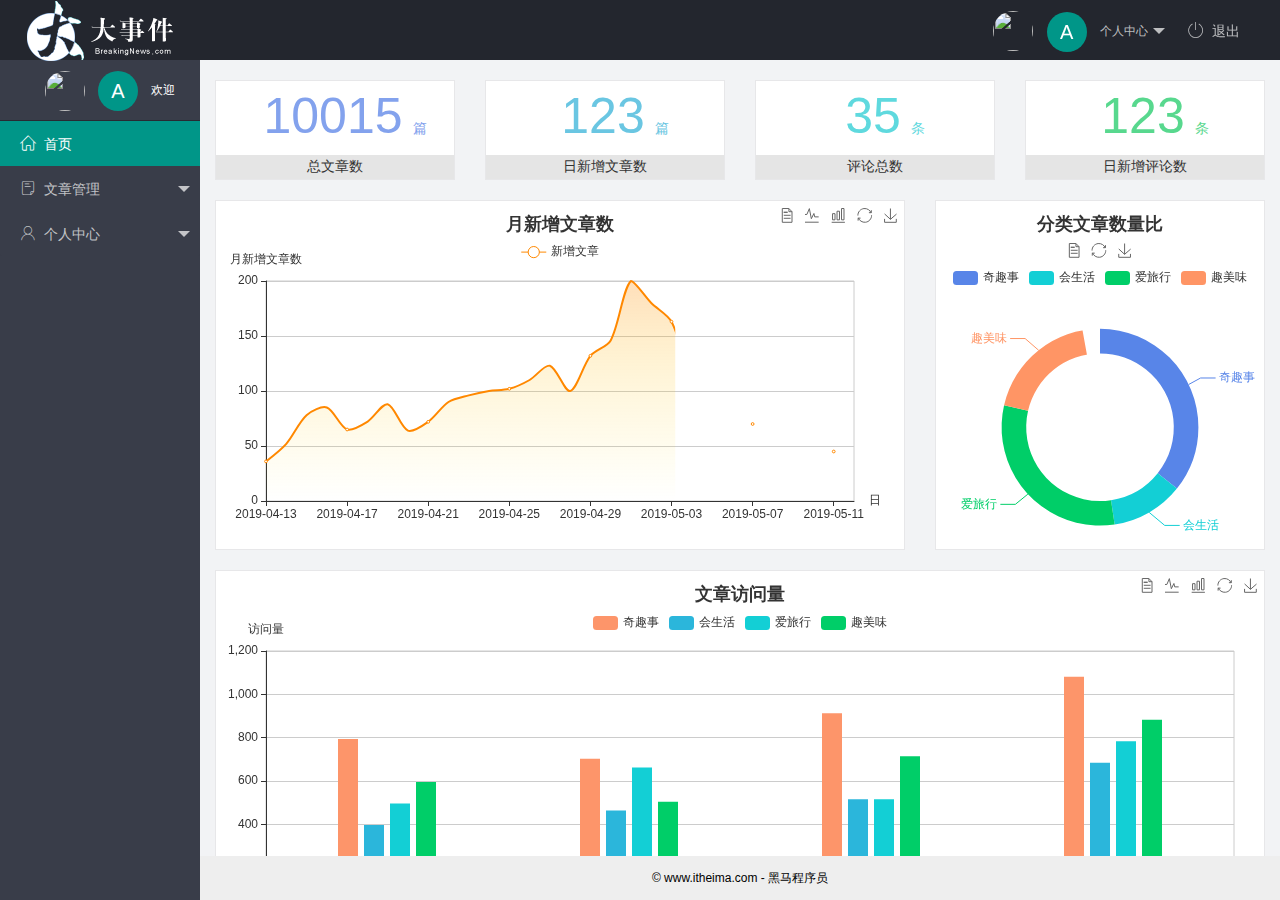
==== commit d002491d: "完成个人中心" ====
--- a/index.html
+++ b/index.html
@@ -26,9 +26,9 @@
                   个人中心
                 </a>
                 <dl class="layui-nav-child">
-                  <dd><a href="">基本资料</a></dd>
-                  <dd><a href="">更换头像</a></dd>
-                  <dd><a href="">重置密码</a></dd>
+                  <dd><a href="/user/user_info.html" target="fm">基本资料</a></dd>
+                  <dd><a href="/user/user_avatar.html" target="fm">更换头像</a></dd>
+                  <dd><a href="/user/user_pwd.html" target="fm">重置密码</a></dd>
                 </dl>
             </li>
             <li class="layui-nav-item">
@@ -68,13 +68,13 @@
               <a href="javascript:;"><span class="iconfont icon-user"></span>个人中心</a>
               <dl class="layui-nav-child">
                 <dd>
-                    <a href="javascript:;"><i class="layui-icon layui-icon-app"></i>基本资料</a>
+                    <a href="/user/user_info.html" target="fm"><i class="layui-icon layui-icon-app"></i>基本资料</a>
                 </dd>
                 <dd>
-                    <a href="javascript:;"><i class="layui-icon layui-icon-app"></i>更换头像</a>
+                    <a href="/user/user_avatar.html" target="fm"><i class="layui-icon layui-icon-app"></i>更换头像</a>
                 </dd>
                 <dd>
-                    <a href="javascript:;"><i class="layui-icon layui-icon-app"></i>重置密码</a>
+                    <a href="/user/user_pwd.html" target="fm"><i class="layui-icon layui-icon-app"></i>重置密码</a>
                 </dd>
               </dl>
             </li>
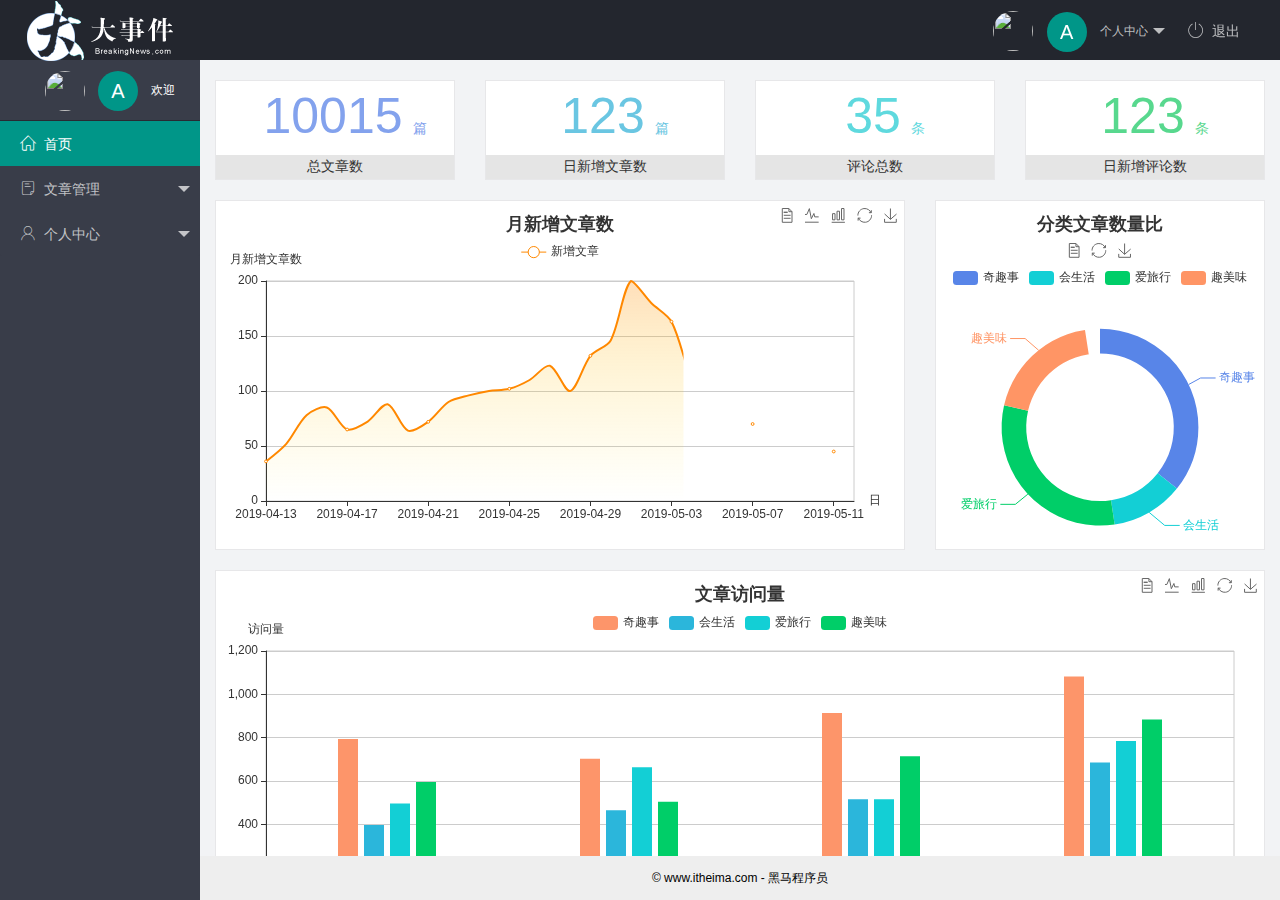
==== commit 8d116fbe: "文章" ====
--- a/index.html
+++ b/index.html
@@ -54,10 +54,10 @@
               <a class="" href="javascript:;"><span class="iconfont icon-16"></span>文章管理</a>
               <dl class="layui-nav-child">
                 <dd>
-                    <a href="javascript:;"><i class="layui-icon layui-icon-app"></i> 文章类别</a>
+                    <a href="/article/art_cate.html" target="fm"><i class="layui-icon layui-icon-app"></i> 文章类别</a>
                 </dd>
                 <dd>
-                    <a href="javascript:;"><i class="layui-icon layui-icon-app"></i>文章列表</a>
+                    <a href="/article/art_list.html" target="fm"><i class="layui-icon layui-icon-app"></i>文章列表</a>
                 </dd>
                 <dd>
                     <a href="javascript:;"><i class="layui-icon layui-icon-app"></i>发表文章</a>
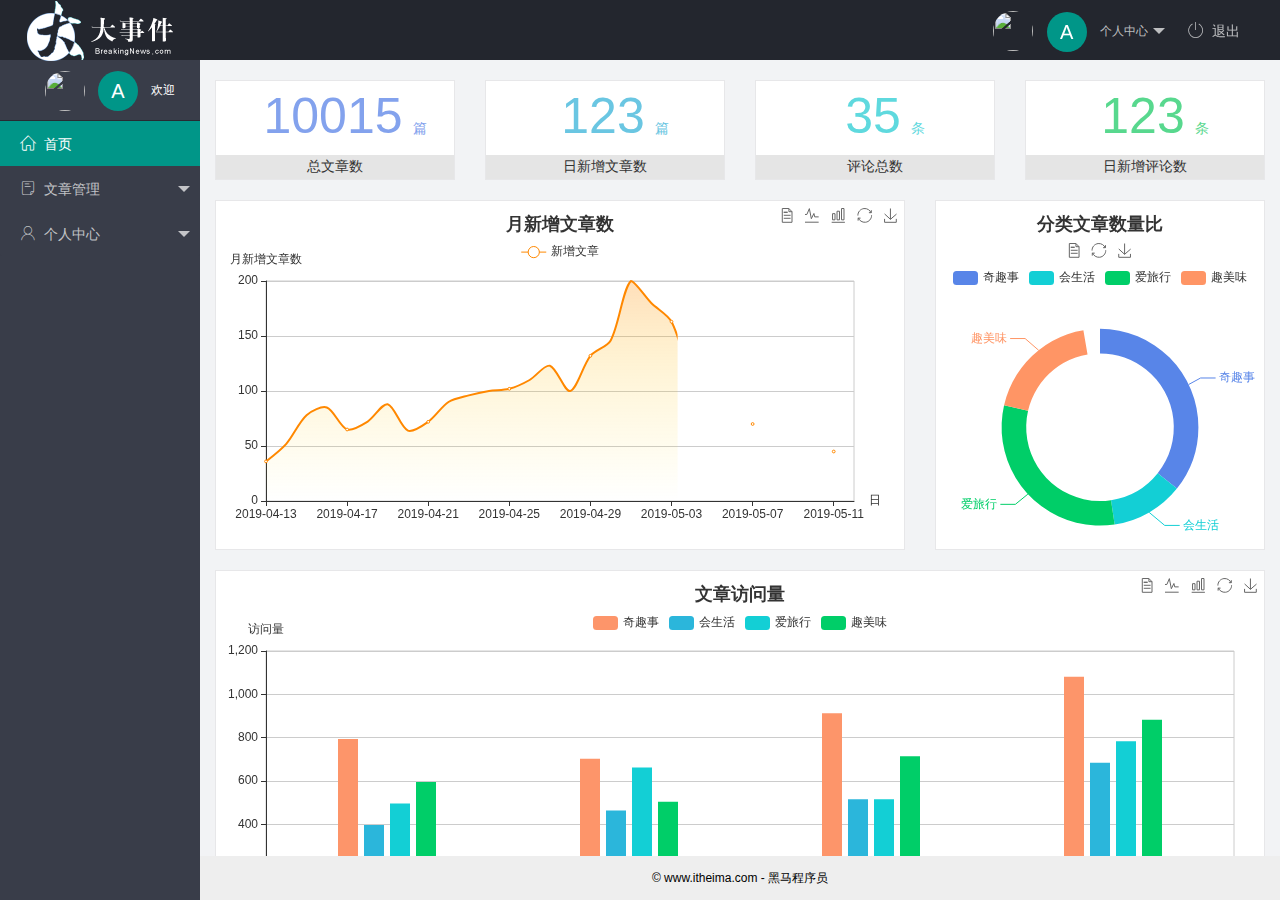
==== commit 27c54ad7: "完成" ====
--- a/index.html
+++ b/index.html
@@ -60,7 +60,7 @@
                     <a href="/article/art_list.html" target="fm"><i class="layui-icon layui-icon-app"></i>文章列表</a>
                 </dd>
                 <dd>
-                    <a href="javascript:;"><i class="layui-icon layui-icon-app"></i>发表文章</a>
+                    <a href="/article/art_pub.html" target="fm"><i class="layui-icon layui-icon-app"></i>发表文章</a>
                 </dd>
               </dl>
             </li>
